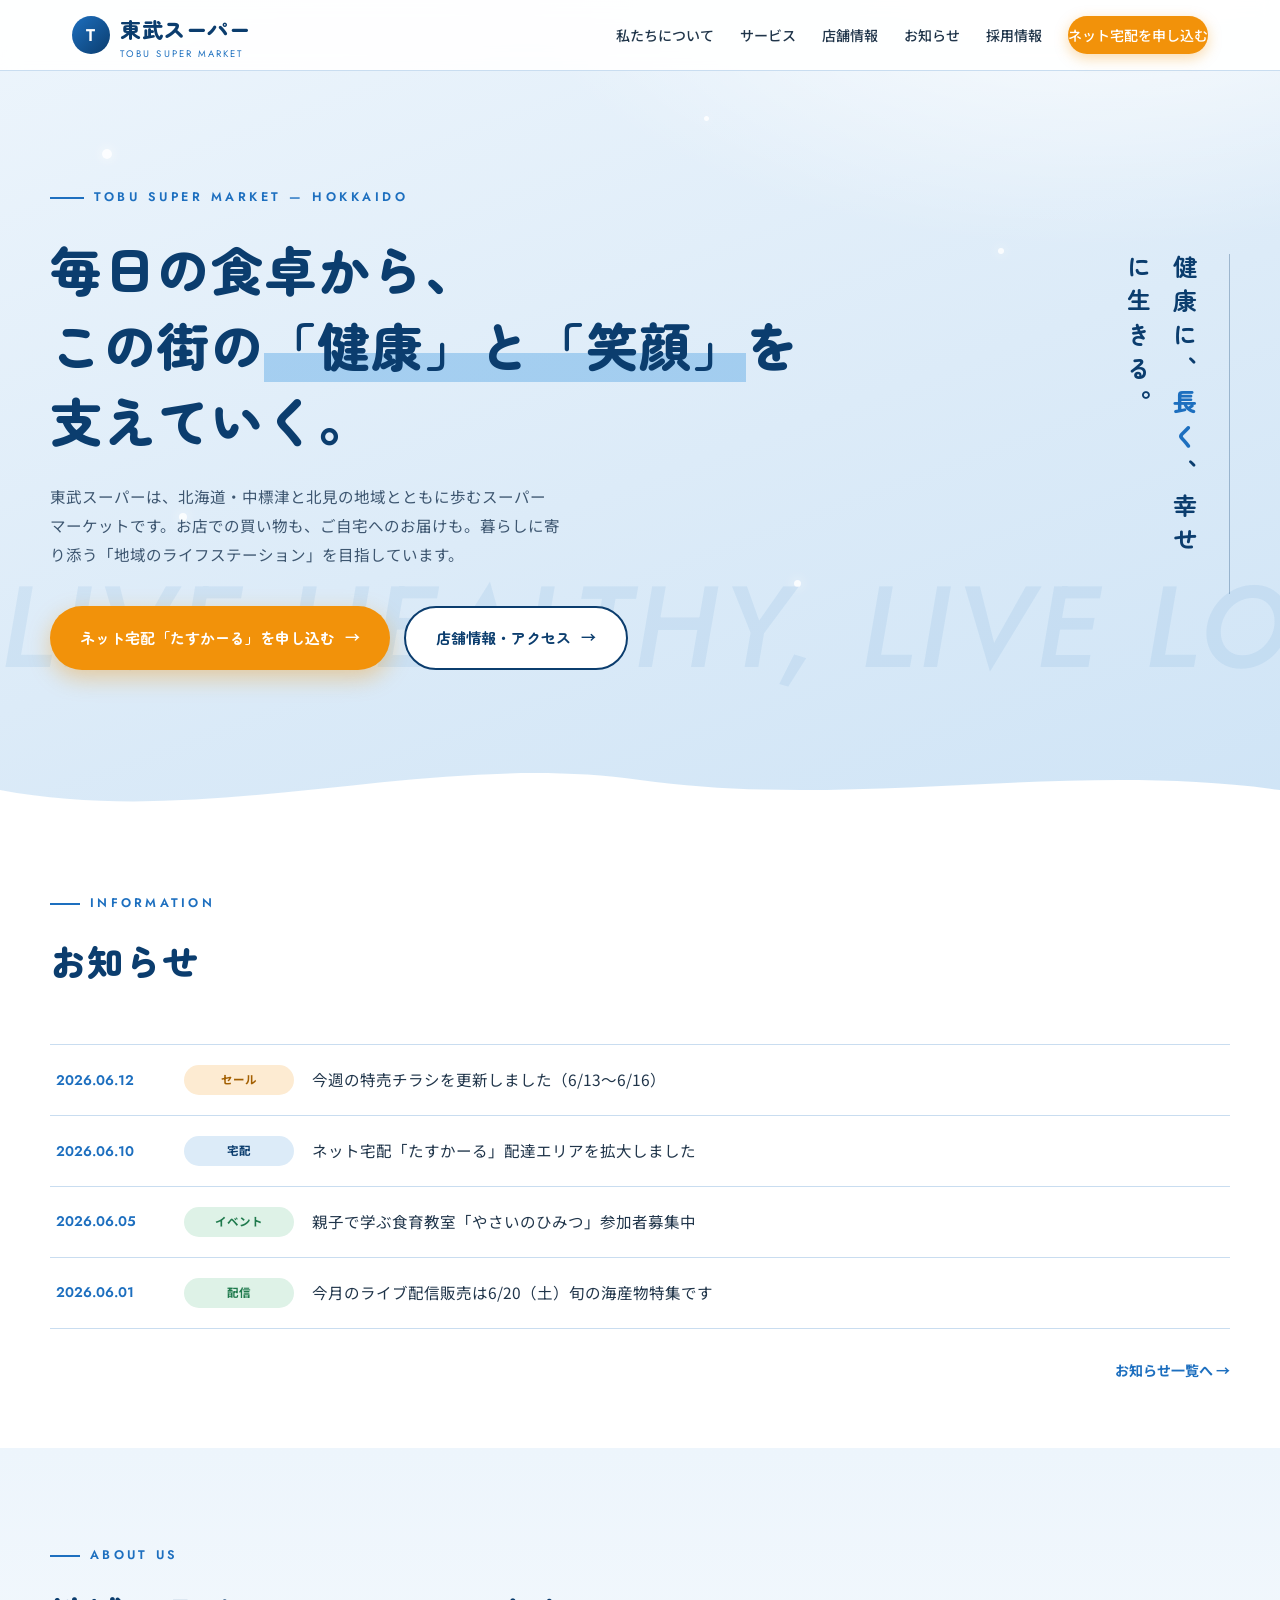
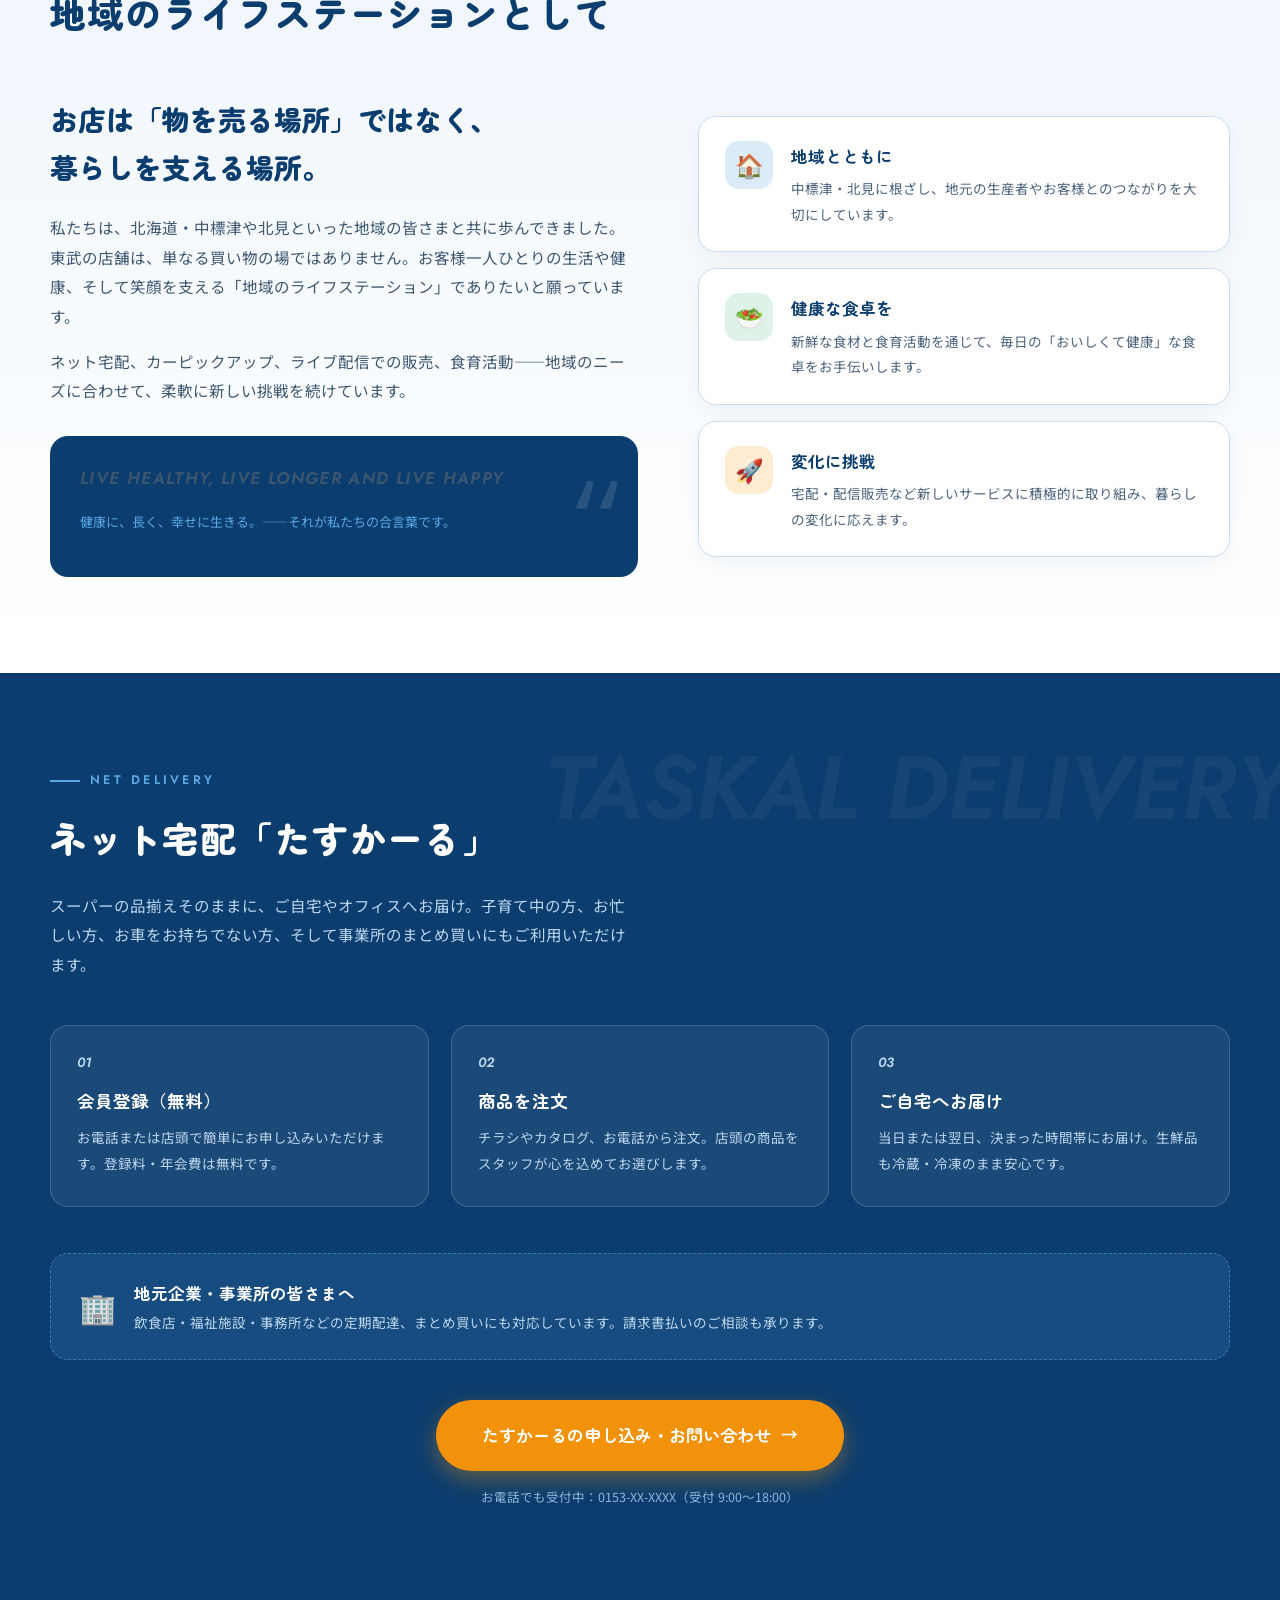
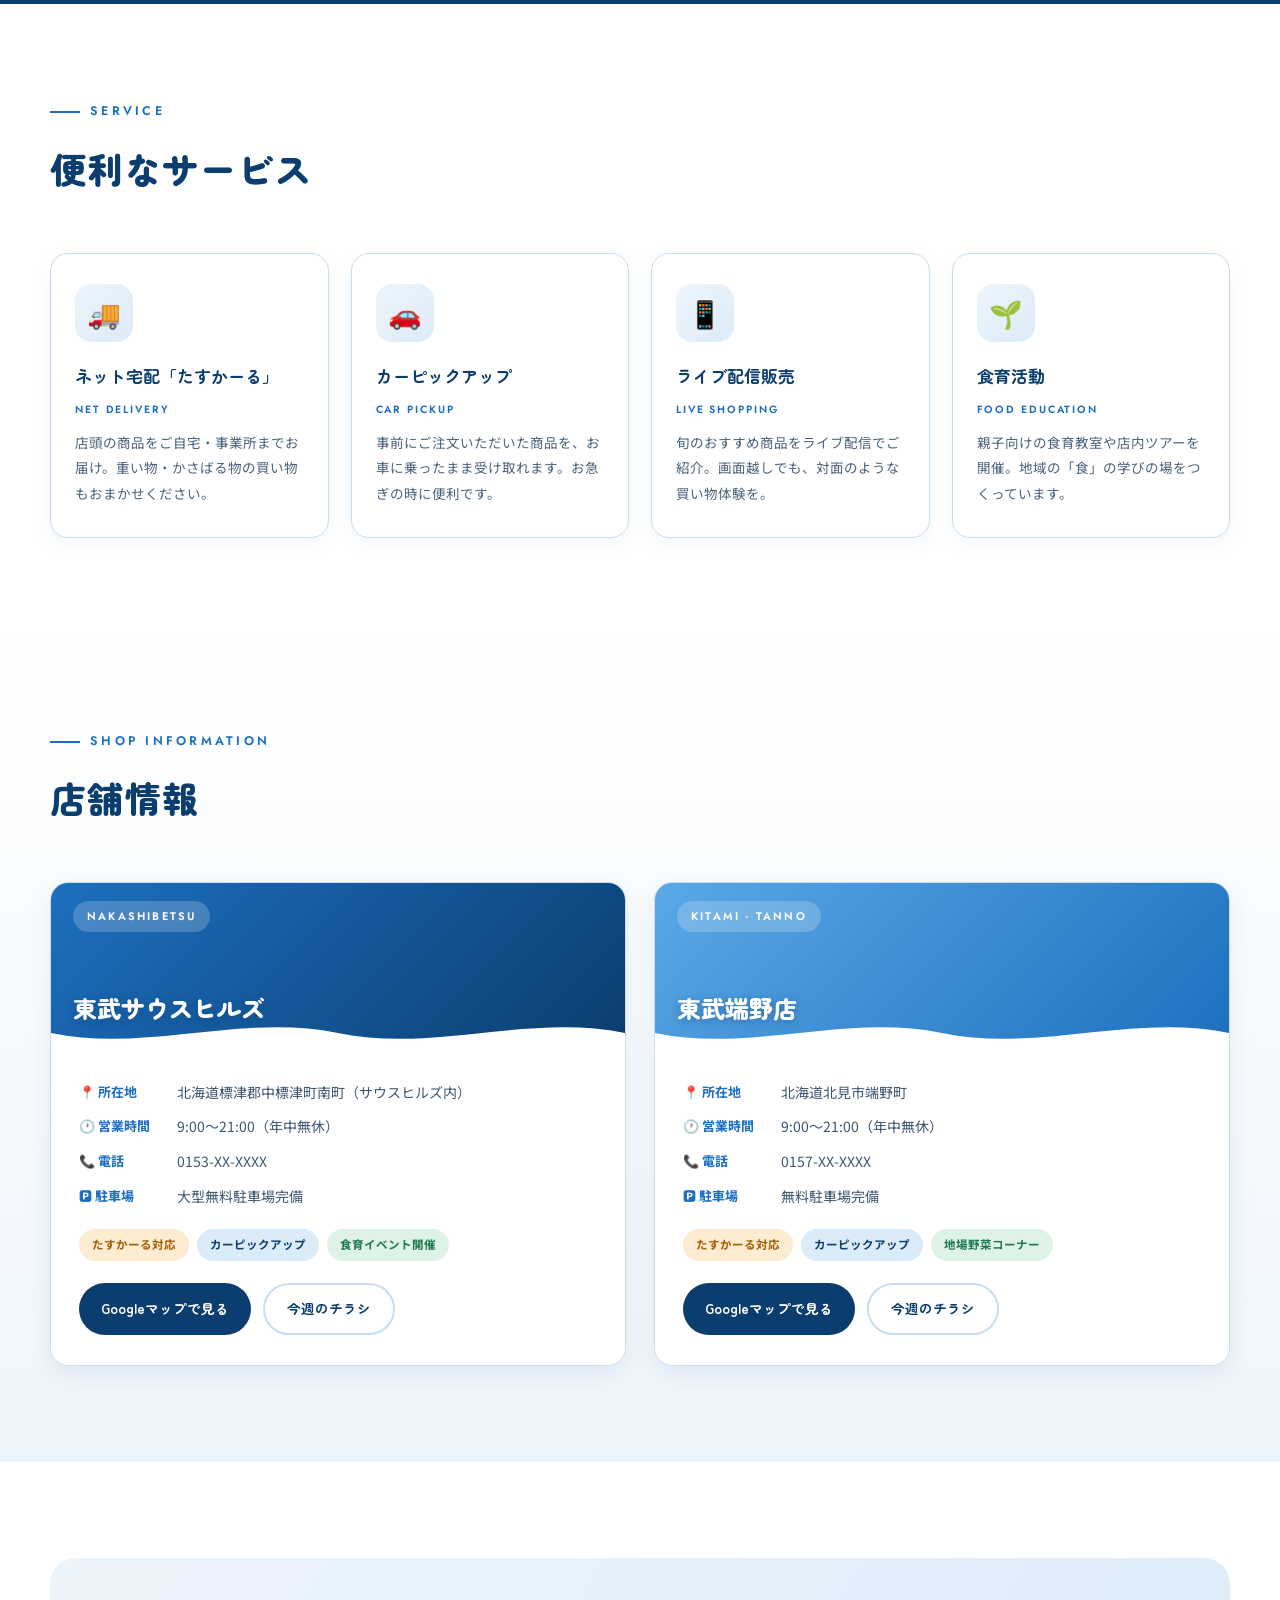
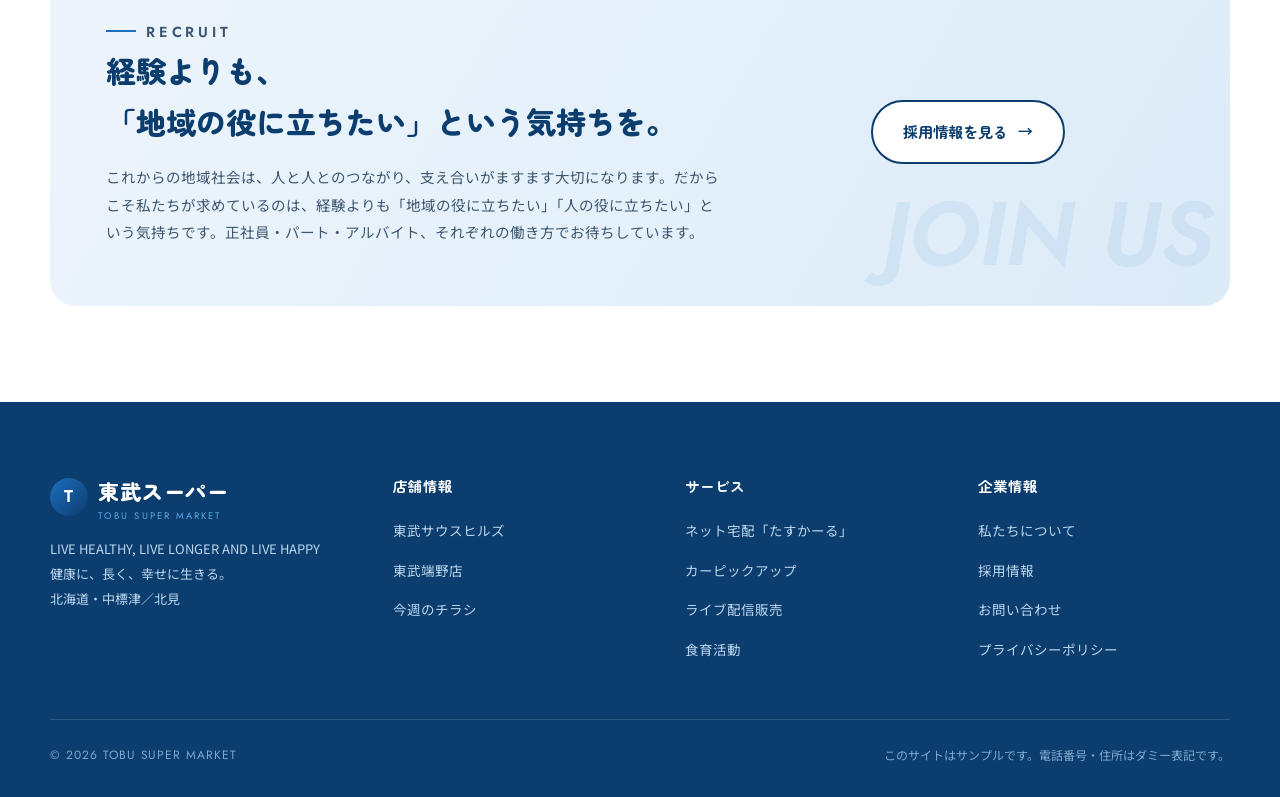
==== Tobu1/index.html @ 507c3d07 "Add files via upload" ====
<!DOCTYPE html>
<html lang="ja">
<head>
<meta charset="UTF-8">
<meta name="viewport" content="width=device-width, initial-scale=1">
<title>東武スーパー｜LIVE HEALTHY, LIVE LONGER AND LIVE HAPPY</title>
<meta name="description" content="北海道・中標津、北見の地域とともに歩むスーパーマーケット。ネット宅配「たすかーる」、カーピックアップなど、暮らしを支えるライフステーションです。">
<link rel="preconnect" href="https://fonts.googleapis.com">
<link rel="preconnect" href="https://fonts.gstatic.com" crossorigin>
<link href="https://fonts.googleapis.com/css2?family=Zen+Maru+Gothic:wght@500;700;900&family=Noto+Sans+JP:wght@400;500;700&family=Jost:ital,wght@0,400;0,600;1,500&display=swap" rel="stylesheet">
<style>
:root{
  --navy:#0B3D6E;
  --blue:#1D6FBF;
  --sky:#5BA8E5;
  --ice:#EDF5FC;
  --ice-deep:#DCEBF8;
  --sun:#F2920A;       /* たすかーるCTA・アクセント */
  --leaf:#3E9E6E;      /* 健康・食育アクセント */
  --ink:#20354A;
  --line:#C9DDF0;
  --radius:18px;
  --disp:'Zen Maru Gothic','Noto Sans JP',sans-serif;
  --body:'Noto Sans JP',sans-serif;
  --en:'Jost','Noto Sans JP',sans-serif;
}
*{margin:0;padding:0;box-sizing:border-box}
html{scroll-behavior:smooth}
body{font-family:var(--body);color:var(--ink);background:#fff;line-height:1.9;font-size:15.5px;-webkit-font-smoothing:antialiased}
img{max-width:100%;display:block}
a{color:inherit;text-decoration:none}
ul{list-style:none}
:focus-visible{outline:3px solid var(--sun);outline-offset:2px;border-radius:4px}

/* ===== Header ===== */
.header{position:fixed;inset:0 0 auto;z-index:100;background:rgba(255,255,255,.92);backdrop-filter:blur(10px);border-bottom:1px solid var(--line)}
.header-in{max-width:1180px;margin:0 auto;padding:0 22px;height:70px;display:flex;align-items:center;justify-content:space-between;gap:16px}
.logo{display:flex;align-items:center;gap:10px;font-family:var(--disp);font-weight:900;font-size:21px;color:var(--navy);letter-spacing:.04em}
.logo-mark{width:38px;height:38px;border-radius:50%;background:linear-gradient(135deg,var(--blue),var(--navy));display:grid;place-items:center;color:#fff;font-family:var(--en);font-weight:600;font-size:17px;flex-shrink:0}
.logo small{display:block;font-family:var(--en);font-weight:400;font-size:9.5px;letter-spacing:.22em;color:var(--blue);line-height:1}
.gnav{display:flex;align-items:center;gap:26px}
.gnav a{font-size:14px;font-weight:500;color:var(--ink);position:relative;padding:6px 0}
.gnav a::after{content:"";position:absolute;left:0;right:100%;bottom:0;height:2.5px;background:var(--blue);border-radius:2px;transition:right .25s}
.gnav a:hover::after{right:0}
.nav-cta{background:var(--sun);color:#fff !important;padding:10px 20px;border-radius:999px;font-weight:700;font-size:13.5px;box-shadow:0 4px 14px rgba(242,146,10,.35);transition:transform .2s}
.nav-cta:hover{transform:translateY(-2px)}
.nav-cta::after{display:none}
.menu-btn{display:none;width:44px;height:44px;border:none;background:none;cursor:pointer;flex-direction:column;justify-content:center;gap:6px;align-items:center}
.menu-btn span{width:24px;height:2.5px;background:var(--navy);border-radius:2px;transition:.3s}

/* ===== Hero ===== */
.hero{position:relative;min-height:92vh;display:flex;align-items:center;background:
  radial-gradient(1100px 600px at 85% -10%,#ffffff 0%,transparent 55%),
  linear-gradient(160deg,var(--ice) 0%,var(--ice-deep) 55%,#CFE4F6 100%);
  padding:130px 22px 110px;overflow:hidden}
.hero-in{max-width:1180px;margin:0 auto;width:100%;display:grid;grid-template-columns:1fr auto;gap:40px;align-items:center;position:relative;z-index:2}
.hero-eyebrow{display:inline-flex;align-items:center;gap:10px;font-family:var(--en);font-weight:600;letter-spacing:.28em;font-size:12.5px;color:var(--blue);margin-bottom:22px}
.hero-eyebrow::before{content:"";width:34px;height:2px;background:var(--blue)}
.hero h1{font-family:var(--disp);font-weight:900;font-size:clamp(30px,4.6vw,52px);line-height:1.45;color:var(--navy);letter-spacing:.03em}
.hero h1 em{font-style:normal;background:linear-gradient(transparent 62%,rgba(91,168,229,.45) 62%)}
.hero-lead{margin-top:24px;max-width:33em;font-size:15.5px;color:#3D5670}
.hero-actions{display:flex;flex-wrap:wrap;gap:14px;margin-top:36px}
.btn{display:inline-flex;align-items:center;gap:10px;font-weight:700;font-size:15px;padding:16px 30px;border-radius:999px;transition:transform .2s,box-shadow .2s;font-family:var(--disp)}
.btn-primary{background:var(--sun);color:#fff;box-shadow:0 8px 22px rgba(242,146,10,.38)}
.btn-secondary{background:#fff;color:var(--navy);border:2px solid var(--navy)}
.btn:hover{transform:translateY(-3px)}
.btn .arr{font-family:var(--en);font-weight:600}
/* 縦書きシグネチャー */
.hero-tate{writing-mode:vertical-rl;font-family:var(--disp);font-weight:700;font-size:clamp(18px,2vw,24px);letter-spacing:.42em;color:var(--navy);border-right:1px solid rgba(11,61,110,.3);padding-right:22px;height:340px;align-self:center}
.hero-tate b{color:var(--blue);font-weight:900}
/* 背景の英字とウェーブ */
.hero-en{position:absolute;bottom:11%;left:0;width:100%;white-space:nowrap;font-family:var(--en);font-style:italic;font-weight:500;font-size:clamp(54px,9vw,120px);color:rgba(29,111,191,.08);letter-spacing:.04em;user-select:none;pointer-events:none;z-index:1}
.hero-wave{position:absolute;bottom:-2px;left:0;width:100%;z-index:2}
.hero-wave svg{display:block;width:100%;height:90px}
/* 雪の結晶のような点 */
.dot{position:absolute;border-radius:50%;background:rgba(255,255,255,.85);box-shadow:0 0 12px rgba(255,255,255,.9)}
.d1{width:10px;height:10px;top:18%;left:8%}
.d2{width:6px;height:6px;top:30%;left:78%}
.d3{width:8px;height:8px;top:62%;left:14%}
.d4{width:5px;height:5px;top:14%;left:55%}
.d5{width:7px;height:7px;top:70%;left:62%}

/* ===== セクション共通 ===== */
section{padding:96px 22px}
.wrap{max-width:1180px;margin:0 auto}
.sec-head{margin-bottom:50px}
.sec-en{font-family:var(--en);font-weight:600;letter-spacing:.26em;font-size:12.5px;color:var(--blue);display:flex;align-items:center;gap:10px}
.sec-en::before{content:"";width:30px;height:2px;background:var(--blue)}
.sec-title{font-family:var(--disp);font-weight:900;font-size:clamp(24px,3.2vw,36px);color:var(--navy);margin-top:10px;letter-spacing:.04em}

/* ===== News ===== */
.news{background:#fff;padding:64px 22px}
.news-list{border-top:1px solid var(--line)}
.news-item{display:grid;grid-template-columns:110px 110px 1fr;gap:18px;align-items:center;padding:20px 6px;border-bottom:1px solid var(--line);transition:background .2s}
.news-item:hover{background:var(--ice)}
.news-date{font-family:var(--en);font-weight:600;color:var(--blue);font-size:14px}
.news-tag{font-size:11.5px;font-weight:700;text-align:center;padding:4px 0;border-radius:999px;background:var(--ice-deep);color:var(--navy)}
.news-tag.t-sale{background:#FDEBD2;color:#A35F00}
.news-tag.t-event{background:#DEF2E7;color:#1F7A4D}
.news-link{margin-top:26px;text-align:right}
.news-link a{font-weight:700;color:var(--blue);font-size:14px}

/* ===== About ===== */
.about{background:linear-gradient(180deg,var(--ice) 0%,#fff 100%)}
.about-grid{display:grid;grid-template-columns:1.05fr .95fr;gap:60px;align-items:center}
.about-copy h3{font-family:var(--disp);font-weight:900;font-size:clamp(21px,2.4vw,28px);color:var(--navy);line-height:1.7;margin-bottom:22px}
.about-copy p{color:#3D5670;margin-bottom:16px}
.about-motto{margin-top:30px;background:var(--navy);color:#fff;border-radius:var(--radius);padding:26px 30px;position:relative;overflow:hidden}
.about-motto::after{content:"“";position:absolute;right:14px;top:-26px;font-family:var(--en);font-size:120px;color:rgba(255,255,255,.12)}
.about-motto .en{font-family:var(--en);font-weight:600;font-size:17px;letter-spacing:.08em;font-style:italic}
.about-motto .ja{font-size:13px;color:var(--sky);margin-top:6px}
.pillar{display:grid;gap:16px}
.pillar-card{background:#fff;border:1px solid var(--line);border-radius:var(--radius);padding:24px 26px;display:flex;gap:18px;align-items:flex-start;box-shadow:0 6px 20px rgba(11,61,110,.06)}
.pillar-ico{width:48px;height:48px;border-radius:14px;display:grid;place-items:center;font-size:23px;flex-shrink:0}
.p1 .pillar-ico{background:var(--ice-deep)}
.p2 .pillar-ico{background:#DEF2E7}
.p3 .pillar-ico{background:#FDEBD2}
.pillar-card h4{font-family:var(--disp);font-weight:700;color:var(--navy);font-size:16.5px;margin-bottom:4px}
.pillar-card p{font-size:13.5px;color:#4A627C}

/* ===== たすかーる ===== */
.taskal{background:var(--navy);color:#fff;position:relative;overflow:hidden}
.taskal::before{content:"TASKAL DELIVERY";position:absolute;top:30px;right:-10px;font-family:var(--en);font-style:italic;font-weight:600;font-size:clamp(40px,7vw,90px);color:rgba(255,255,255,.05);white-space:nowrap}
.taskal .sec-en{color:var(--sky)}
.taskal .sec-en::before{background:var(--sky)}
.taskal .sec-title{color:#fff}
.taskal-lead{max-width:38em;color:#BCD6EE;margin-top:-30px;margin-bottom:46px}
.taskal-grid{display:grid;grid-template-columns:repeat(3,1fr);gap:22px;margin-bottom:46px}
.step{background:rgba(255,255,255,.07);border:1px solid rgba(255,255,255,.16);border-radius:var(--radius);padding:30px 26px;position:relative}
.step-no{font-family:var(--en);font-style:italic;font-weight:600;font-size:38px;color:var(--sky);line-height:1}
.step h4{font-family:var(--disp);font-weight:700;font-size:17.5px;margin:14px 0 8px}
.step p{font-size:13.5px;color:#BCD6EE}
.taskal-biz{background:rgba(91,168,229,.14);border:1px dashed rgba(91,168,229,.5);border-radius:var(--radius);padding:24px 28px;display:flex;gap:18px;align-items:center;flex-wrap:wrap;margin-bottom:40px}
.taskal-biz .b-ico{font-size:30px}
.taskal-biz h4{font-family:var(--disp);font-weight:700;font-size:16.5px}
.taskal-biz p{font-size:13.5px;color:#BCD6EE}
.taskal-cta{text-align:center}
.taskal-cta .btn-primary{font-size:17px;padding:19px 46px}
.taskal-cta .note{font-size:12.5px;color:#8FB6DB;margin-top:14px}

/* ===== Services ===== */
.svc-grid{display:grid;grid-template-columns:repeat(4,1fr);gap:22px}
.svc-card{background:#fff;border:1px solid var(--line);border-radius:var(--radius);padding:30px 24px;box-shadow:0 6px 20px rgba(11,61,110,.06);transition:transform .25s,box-shadow .25s}
.svc-card:hover{transform:translateY(-6px);box-shadow:0 14px 30px rgba(11,61,110,.12)}
.svc-ico{width:58px;height:58px;border-radius:16px;display:grid;place-items:center;font-size:27px;margin-bottom:18px;background:linear-gradient(135deg,var(--ice),var(--ice-deep))}
.svc-card h4{font-family:var(--disp);font-weight:700;color:var(--navy);font-size:17px;margin-bottom:8px}
.svc-card .en{font-family:var(--en);font-size:10.5px;letter-spacing:.18em;color:var(--blue);display:block;margin-bottom:10px;font-weight:600}
.svc-card p{font-size:13.5px;color:#4A627C}

/* ===== Stores ===== */
.stores{background:linear-gradient(180deg,#fff 0%,var(--ice) 100%)}
.store-grid{display:grid;grid-template-columns:1fr 1fr;gap:28px}
.store-card{background:#fff;border-radius:var(--radius);overflow:hidden;border:1px solid var(--line);box-shadow:0 8px 26px rgba(11,61,110,.08)}
.store-visual{height:170px;position:relative;display:flex;align-items:flex-end;padding:22px;color:#fff}
.sv-a{background:linear-gradient(135deg,var(--blue) 0%,var(--navy) 100%)}
.sv-b{background:linear-gradient(135deg,var(--sky) 0%,var(--blue) 100%)}
.store-visual::after{content:"";position:absolute;inset:auto 0 0;height:40px;background:url('data:image/svg+xml;utf8,<svg xmlns="http://www.w3.org/2000/svg" viewBox="0 0 1200 60" preserveAspectRatio="none"><path d="M0,30 C200,60 400,0 600,30 C800,60 1000,0 1200,30 L1200,60 L0,60 Z" fill="white"/></svg>') bottom/100% 100% no-repeat}
.store-visual h3{font-family:var(--disp);font-weight:900;font-size:24px;position:relative;z-index:1;text-shadow:0 2px 8px rgba(11,61,110,.4)}
.store-visual .area{position:absolute;top:18px;left:22px;font-family:var(--en);font-weight:600;letter-spacing:.2em;font-size:11px;background:rgba(255,255,255,.2);padding:5px 14px;border-radius:999px;backdrop-filter:blur(4px)}
.store-body{padding:26px 28px 30px}
.store-dl{display:grid;grid-template-columns:84px 1fr;gap:8px 14px;font-size:14px;margin-bottom:20px}
.store-dl dt{font-weight:700;color:var(--blue);font-size:13px;display:flex;align-items:center;gap:6px}
.store-dl dd{color:#3D5670}
.store-badges{display:flex;flex-wrap:wrap;gap:8px;margin-bottom:22px}
.badge{font-size:11.5px;font-weight:700;padding:5px 13px;border-radius:999px;background:var(--ice-deep);color:var(--navy)}
.badge.bd-sun{background:#FDEBD2;color:#A35F00}
.badge.bd-leaf{background:#DEF2E7;color:#1F7A4D}
.store-actions{display:flex;gap:12px;flex-wrap:wrap}
.btn-sm{font-size:13.5px;padding:11px 22px}
.btn-map{background:var(--navy);color:#fff}
.btn-flyer{background:#fff;color:var(--navy);border:2px solid var(--line)}

/* ===== Recruit ===== */
.recruit{background:#fff}
.recruit-band{background:linear-gradient(120deg,var(--ice) 0%,var(--ice-deep) 100%);border-radius:calc(var(--radius) + 8px);padding:60px 56px;display:grid;grid-template-columns:1.2fr .8fr;gap:40px;align-items:center;position:relative;overflow:hidden}
.recruit-band::after{content:"JOIN US";position:absolute;bottom:-14px;right:18px;font-family:var(--en);font-style:italic;font-weight:600;font-size:90px;color:rgba(29,111,191,.08)}
.recruit-band h3{font-family:var(--disp);font-weight:900;font-size:clamp(21px,2.6vw,30px);color:var(--navy);line-height:1.7;margin-bottom:16px}
.recruit-band p{color:#3D5670;font-size:14.5px}
.recruit-band .btn{justify-self:center}

/* ===== Footer ===== */
.footer{background:var(--navy);color:#BCD6EE;padding:70px 22px 30px}
.footer-grid{max-width:1180px;margin:0 auto;display:grid;grid-template-columns:1.2fr 1fr 1fr 1fr;gap:40px;padding-bottom:46px;border-bottom:1px solid rgba(255,255,255,.14)}
.footer .logo{color:#fff}
.footer .logo small{color:var(--sky)}
.footer-grid p{font-size:13px;margin-top:16px}
.footer h5{font-family:var(--disp);font-weight:700;color:#fff;font-size:14.5px;margin-bottom:16px}
.footer-grid ul li{margin-bottom:10px}
.footer-grid ul a{font-size:13.5px;transition:color .2s}
.footer-grid ul a:hover{color:#fff}
.footer-btm{max-width:1180px;margin:24px auto 0;display:flex;justify-content:space-between;flex-wrap:wrap;gap:12px;font-size:12px;color:#7FA8CF}
.footer-btm .en{font-family:var(--en);letter-spacing:.08em}

/* ===== Reveal ===== */
.rv{opacity:0;transform:translateY(26px);transition:opacity .7s ease,transform .7s ease}
.rv.on{opacity:1;transform:none}
@media (prefers-reduced-motion:reduce){
  html{scroll-behavior:auto}
  .rv{opacity:1;transform:none;transition:none}
  .btn,.svc-card{transition:none}
}

/* ===== Responsive ===== */
@media (max-width:980px){
  .hero-in{grid-template-columns:1fr}
  .hero-tate{display:none}
  .about-grid,.store-grid,.recruit-band{grid-template-columns:1fr}
  .svc-grid{grid-template-columns:repeat(2,1fr)}
  .taskal-grid{grid-template-columns:1fr}
  .footer-grid{grid-template-columns:1fr 1fr}
}
@media (max-width:680px){
  .gnav{position:fixed;inset:70px 0 auto;background:#fff;flex-direction:column;align-items:stretch;gap:0;padding:10px 22px 26px;border-bottom:1px solid var(--line);box-shadow:0 20px 30px rgba(11,61,110,.12);transform:translateY(-130%);transition:transform .3s;z-index:99}
  .gnav.open{transform:none}
  .gnav a{padding:15px 4px;border-bottom:1px solid var(--ice-deep);font-size:15px}
  .nav-cta{margin-top:16px;text-align:center;justify-content:center;display:flex}
  .menu-btn{display:flex}
  .menu-btn.open span:nth-child(1){transform:translateY(8.5px) rotate(45deg)}
  .menu-btn.open span:nth-child(2){opacity:0}
  .menu-btn.open span:nth-child(3){transform:translateY(-8.5px) rotate(-45deg)}
  section{padding:70px 18px}
  .news-item{grid-template-columns:88px 1fr;grid-template-rows:auto auto}
  .news-item .news-title{grid-column:1/-1}
  .svc-grid{grid-template-columns:1fr}
  .recruit-band{padding:40px 26px}
  .footer-grid{grid-template-columns:1fr}
}
</style>
</head>
<body>

<!-- ===== Header ===== -->
<header class="header">
  <div class="header-in">
    <a class="logo" href="#top" aria-label="東武スーパー ホーム">
      <span class="logo-mark">T</span>
      <span>東武スーパー<small>TOBU SUPER MARKET</small></span>
    </a>
    <button class="menu-btn" id="menuBtn" aria-label="メニューを開く" aria-expanded="false">
      <span></span><span></span><span></span>
    </button>
    <nav class="gnav" id="gnav" aria-label="グローバルナビゲーション">
      <a href="#about">私たちについて</a>
      <a href="#service">サービス</a>
      <a href="#stores">店舗情報</a>
      <a href="#news">お知らせ</a>
      <a href="#recruit">採用情報</a>
      <a class="nav-cta" href="#taskal">ネット宅配を申し込む</a>
    </nav>
  </div>
</header>

<!-- ===== Hero ===== -->
<div class="hero" id="top">
  <span class="dot d1"></span><span class="dot d2"></span><span class="dot d3"></span><span class="dot d4"></span><span class="dot d5"></span>
  <div class="hero-in">
    <div>
      <p class="hero-eyebrow">TOBU SUPER MARKET — HOKKAIDO</p>
      <h1>毎日の食卓から、<br>この街の<em>「健康」と「笑顔」</em>を<br>支えていく。</h1>
      <p class="hero-lead">東武スーパーは、北海道・中標津と北見の地域とともに歩むスーパーマーケットです。お店での買い物も、ご自宅へのお届けも。暮らしに寄り添う「地域のライフステーション」を目指しています。</p>
      <div class="hero-actions">
        <a class="btn btn-primary" href="#taskal">ネット宅配「たすかーる」を申し込む<span class="arr">→</span></a>
        <a class="btn btn-secondary" href="#stores">店舗情報・アクセス<span class="arr">→</span></a>
      </div>
    </div>
    <p class="hero-tate">健康に、<b>長く</b>、幸せに生きる。</p>
  </div>
  <p class="hero-en" aria-hidden="true">LIVE HEALTHY, LIVE LONGER AND LIVE HAPPY</p>
  <div class="hero-wave" aria-hidden="true">
    <svg viewBox="0 0 1440 90" preserveAspectRatio="none"><path d="M0,50 C240,90 480,10 720,40 C960,70 1200,20 1440,50 L1440,90 L0,90 Z" fill="#ffffff"/></svg>
  </div>
</div>

<!-- ===== News ===== -->
<section class="news" id="news">
  <div class="wrap">
    <div class="sec-head rv">
      <p class="sec-en">INFORMATION</p>
      <h2 class="sec-title">お知らせ</h2>
    </div>
    <ul class="news-list rv">
      <li><a class="news-item" href="#"><span class="news-date">2026.06.12</span><span class="news-tag t-sale">セール</span><span class="news-title">今週の特売チラシを更新しました（6/13〜6/16）</span></a></li>
      <li><a class="news-item" href="#"><span class="news-date">2026.06.10</span><span class="news-tag">宅配</span><span class="news-title">ネット宅配「たすかーる」配達エリアを拡大しました</span></a></li>
      <li><a class="news-item" href="#"><span class="news-date">2026.06.05</span><span class="news-tag t-event">イベント</span><span class="news-title">親子で学ぶ食育教室「やさいのひみつ」参加者募集中</span></a></li>
      <li><a class="news-item" href="#"><span class="news-date">2026.06.01</span><span class="news-tag t-event">配信</span><span class="news-title">今月のライブ配信販売は6/20（土）旬の海産物特集です</span></a></li>
    </ul>
    <p class="news-link"><a href="#">お知らせ一覧へ →</a></p>
  </div>
</section>

<!-- ===== About ===== -->
<section class="about" id="about">
  <div class="wrap">
    <div class="sec-head rv">
      <p class="sec-en">ABOUT US</p>
      <h2 class="sec-title">地域のライフステーションとして</h2>
    </div>
    <div class="about-grid">
      <div class="about-copy rv">
        <h3>お店は「物を売る場所」ではなく、<br>暮らしを支える場所。</h3>
        <p>私たちは、北海道・中標津や北見といった地域の皆さまと共に歩んできました。東武の店舗は、単なる買い物の場ではありません。お客様一人ひとりの生活や健康、そして笑顔を支える「地域のライフステーション」でありたいと願っています。</p>
        <p>ネット宅配、カーピックアップ、ライブ配信での販売、食育活動——地域のニーズに合わせて、柔軟に新しい挑戦を続けています。</p>
        <div class="about-motto">
          <p class="en">LIVE HEALTHY, LIVE LONGER AND LIVE HAPPY</p>
          <p class="ja">健康に、長く、幸せに生きる。——それが私たちの合言葉です。</p>
        </div>
      </div>
      <div class="pillar rv">
        <div class="pillar-card p1">
          <span class="pillar-ico">🏠</span>
          <div><h4>地域とともに</h4><p>中標津・北見に根ざし、地元の生産者やお客様とのつながりを大切にしています。</p></div>
        </div>
        <div class="pillar-card p2">
          <span class="pillar-ico">🥗</span>
          <div><h4>健康な食卓を</h4><p>新鮮な食材と食育活動を通じて、毎日の「おいしくて健康」な食卓をお手伝いします。</p></div>
        </div>
        <div class="pillar-card p3">
          <span class="pillar-ico">🚀</span>
          <div><h4>変化に挑戦</h4><p>宅配・配信販売など新しいサービスに積極的に取り組み、暮らしの変化に応えます。</p></div>
        </div>
      </div>
    </div>
  </div>
</section>

<!-- ===== たすかーる ===== -->
<section class="taskal" id="taskal">
  <div class="wrap">
    <div class="sec-head rv">
      <p class="sec-en">NET DELIVERY</p>
      <h2 class="sec-title">ネット宅配「たすかーる」</h2>
    </div>
    <p class="taskal-lead rv">スーパーの品揃えそのままに、ご自宅やオフィスへお届け。子育て中の方、お忙しい方、お車をお持ちでない方、そして事業所のまとめ買いにもご利用いただけます。</p>
    <div class="taskal-grid">
      <div class="step rv"><p class="step-no">01</p><h4>会員登録（無料）</h4><p>お電話または店頭で簡単にお申し込みいただけます。登録料・年会費は無料です。</p></div>
      <div class="step rv"><p class="step-no">02</p><h4>商品を注文</h4><p>チラシやカタログ、お電話から注文。店頭の商品をスタッフが心を込めてお選びします。</p></div>
      <div class="step rv"><p class="step-no">03</p><h4>ご自宅へお届け</h4><p>当日または翌日、決まった時間帯にお届け。生鮮品も冷蔵・冷凍のまま安心です。</p></div>
    </div>
    <div class="taskal-biz rv">
      <span class="b-ico">🏢</span>
      <div>
        <h4>地元企業・事業所の皆さまへ</h4>
        <p>飲食店・福祉施設・事務所などの定期配達、まとめ買いにも対応しています。請求書払いのご相談も承ります。</p>
      </div>
    </div>
    <div class="taskal-cta rv">
      <a class="btn btn-primary" href="#contact">たすかーるの申し込み・お問い合わせ <span class="arr">→</span></a>
      <p class="note">お電話でも受付中：0153-XX-XXXX（受付 9:00〜18:00）</p>
    </div>
  </div>
</section>

<!-- ===== Services ===== -->
<section id="service">
  <div class="wrap">
    <div class="sec-head rv">
      <p class="sec-en">SERVICE</p>
      <h2 class="sec-title">便利なサービス</h2>
    </div>
    <div class="svc-grid">
      <div class="svc-card rv">
        <span class="svc-ico">🚚</span>
        <h4>ネット宅配「たすかーる」</h4>
        <span class="en">NET DELIVERY</span>
        <p>店頭の商品をご自宅・事業所までお届け。重い物・かさばる物の買い物もおまかせください。</p>
      </div>
      <div class="svc-card rv">
        <span class="svc-ico">🚗</span>
        <h4>カーピックアップ</h4>
        <span class="en">CAR PICKUP</span>
        <p>事前にご注文いただいた商品を、お車に乗ったまま受け取れます。お急ぎの時に便利です。</p>
      </div>
      <div class="svc-card rv">
        <span class="svc-ico">📱</span>
        <h4>ライブ配信販売</h4>
        <span class="en">LIVE SHOPPING</span>
        <p>旬のおすすめ商品をライブ配信でご紹介。画面越しでも、対面のような買い物体験を。</p>
      </div>
      <div class="svc-card rv">
        <span class="svc-ico">🌱</span>
        <h4>食育活動</h4>
        <span class="en">FOOD EDUCATION</span>
        <p>親子向けの食育教室や店内ツアーを開催。地域の「食」の学びの場をつくっています。</p>
      </div>
    </div>
  </div>
</section>

<!-- ===== Stores ===== -->
<section class="stores" id="stores">
  <div class="wrap">
    <div class="sec-head rv">
      <p class="sec-en">SHOP INFORMATION</p>
      <h2 class="sec-title">店舗情報</h2>
    </div>
    <div class="store-grid">
      <article class="store-card rv">
        <div class="store-visual sv-a">
          <span class="area">NAKASHIBETSU</span>
          <h3>東武サウスヒルズ</h3>
        </div>
        <div class="store-body">
          <dl class="store-dl">
            <dt>📍 所在地</dt><dd>北海道標津郡中標津町南町（サウスヒルズ内）</dd>
            <dt>🕐 営業時間</dt><dd>9:00〜21:00（年中無休）</dd>
            <dt>📞 電話</dt><dd>0153-XX-XXXX</dd>
            <dt>🅿️ 駐車場</dt><dd>大型無料駐車場完備</dd>
          </dl>
          <div class="store-badges">
            <span class="badge bd-sun">たすかーる対応</span>
            <span class="badge">カーピックアップ</span>
            <span class="badge bd-leaf">食育イベント開催</span>
          </div>
          <div class="store-actions">
            <a class="btn btn-sm btn-map" href="#">Googleマップで見る</a>
            <a class="btn btn-sm btn-flyer" href="#">今週のチラシ</a>
          </div>
        </div>
      </article>
      <article class="store-card rv">
        <div class="store-visual sv-b">
          <span class="area">KITAMI · TANNO</span>
          <h3>東武端野店</h3>
        </div>
        <div class="store-body">
          <dl class="store-dl">
            <dt>📍 所在地</dt><dd>北海道北見市端野町</dd>
            <dt>🕐 営業時間</dt><dd>9:00〜21:00（年中無休）</dd>
            <dt>📞 電話</dt><dd>0157-XX-XXXX</dd>
            <dt>🅿️ 駐車場</dt><dd>無料駐車場完備</dd>
          </dl>
          <div class="store-badges">
            <span class="badge bd-sun">たすかーる対応</span>
            <span class="badge">カーピックアップ</span>
            <span class="badge bd-leaf">地場野菜コーナー</span>
          </div>
          <div class="store-actions">
            <a class="btn btn-sm btn-map" href="#">Googleマップで見る</a>
            <a class="btn btn-sm btn-flyer" href="#">今週のチラシ</a>
          </div>
        </div>
      </article>
    </div>
  </div>
</section>

<!-- ===== Recruit ===== -->
<section class="recruit" id="recruit">
  <div class="wrap">
    <div class="recruit-band rv">
      <div>
        <p class="sec-en">RECRUIT</p>
        <h3>経験よりも、<br>「地域の役に立ちたい」という気持ちを。</h3>
        <p>これからの地域社会は、人と人とのつながり、支え合いがますます大切になります。だからこそ私たちが求めているのは、経験よりも「地域の役に立ちたい」「人の役に立ちたい」という気持ちです。正社員・パート・アルバイト、それぞれの働き方でお待ちしています。</p>
      </div>
      <a class="btn btn-secondary" href="#contact">採用情報を見る <span class="arr">→</span></a>
    </div>
  </div>
</section>

<!-- ===== Footer ===== -->
<footer class="footer" id="contact">
  <div class="footer-grid">
    <div>
      <a class="logo" href="#top">
        <span class="logo-mark">T</span>
        <span>東武スーパー<small>TOBU SUPER MARKET</small></span>
      </a>
      <p>LIVE HEALTHY, LIVE LONGER AND LIVE HAPPY<br>健康に、長く、幸せに生きる。<br>北海道・中標津／北見</p>
    </div>
    <div>
      <h5>店舗情報</h5>
      <ul>
        <li><a href="#stores">東武サウスヒルズ</a></li>
        <li><a href="#stores">東武端野店</a></li>
        <li><a href="#news">今週のチラシ</a></li>
      </ul>
    </div>
    <div>
      <h5>サービス</h5>
      <ul>
        <li><a href="#taskal">ネット宅配「たすかーる」</a></li>
        <li><a href="#service">カーピックアップ</a></li>
        <li><a href="#service">ライブ配信販売</a></li>
        <li><a href="#service">食育活動</a></li>
      </ul>
    </div>
    <div>
      <h5>企業情報</h5>
      <ul>
        <li><a href="#about">私たちについて</a></li>
        <li><a href="#recruit">採用情報</a></li>
        <li><a href="#contact">お問い合わせ</a></li>
        <li><a href="#">プライバシーポリシー</a></li>
      </ul>
    </div>
  </div>
  <div class="footer-btm">
    <p class="en">© 2026 TOBU SUPER MARKET</p>
    <p>このサイトはサンプルです。電話番号・住所はダミー表記です。</p>
  </div>
</footer>

<script>
// モバイルメニュー
const btn=document.getElementById('menuBtn'),nav=document.getElementById('gnav');
btn.addEventListener('click',()=>{
  const open=nav.classList.toggle('open');
  btn.classList.toggle('open',open);
  btn.setAttribute('aria-expanded',open);
});
nav.querySelectorAll('a').forEach(a=>a.addEventListener('click',()=>{
  nav.classList.remove('open');btn.classList.remove('open');btn.setAttribute('aria-expanded','false');
}));
// スクロールリビール
const io=new IntersectionObserver(es=>es.forEach(e=>{
  if(e.isIntersecting){e.target.classList.add('on');io.unobserve(e.target);}
}),{threshold:.12});
document.querySelectorAll('.rv').forEach(el=>io.observe(el));
</script>
</body>
</html>
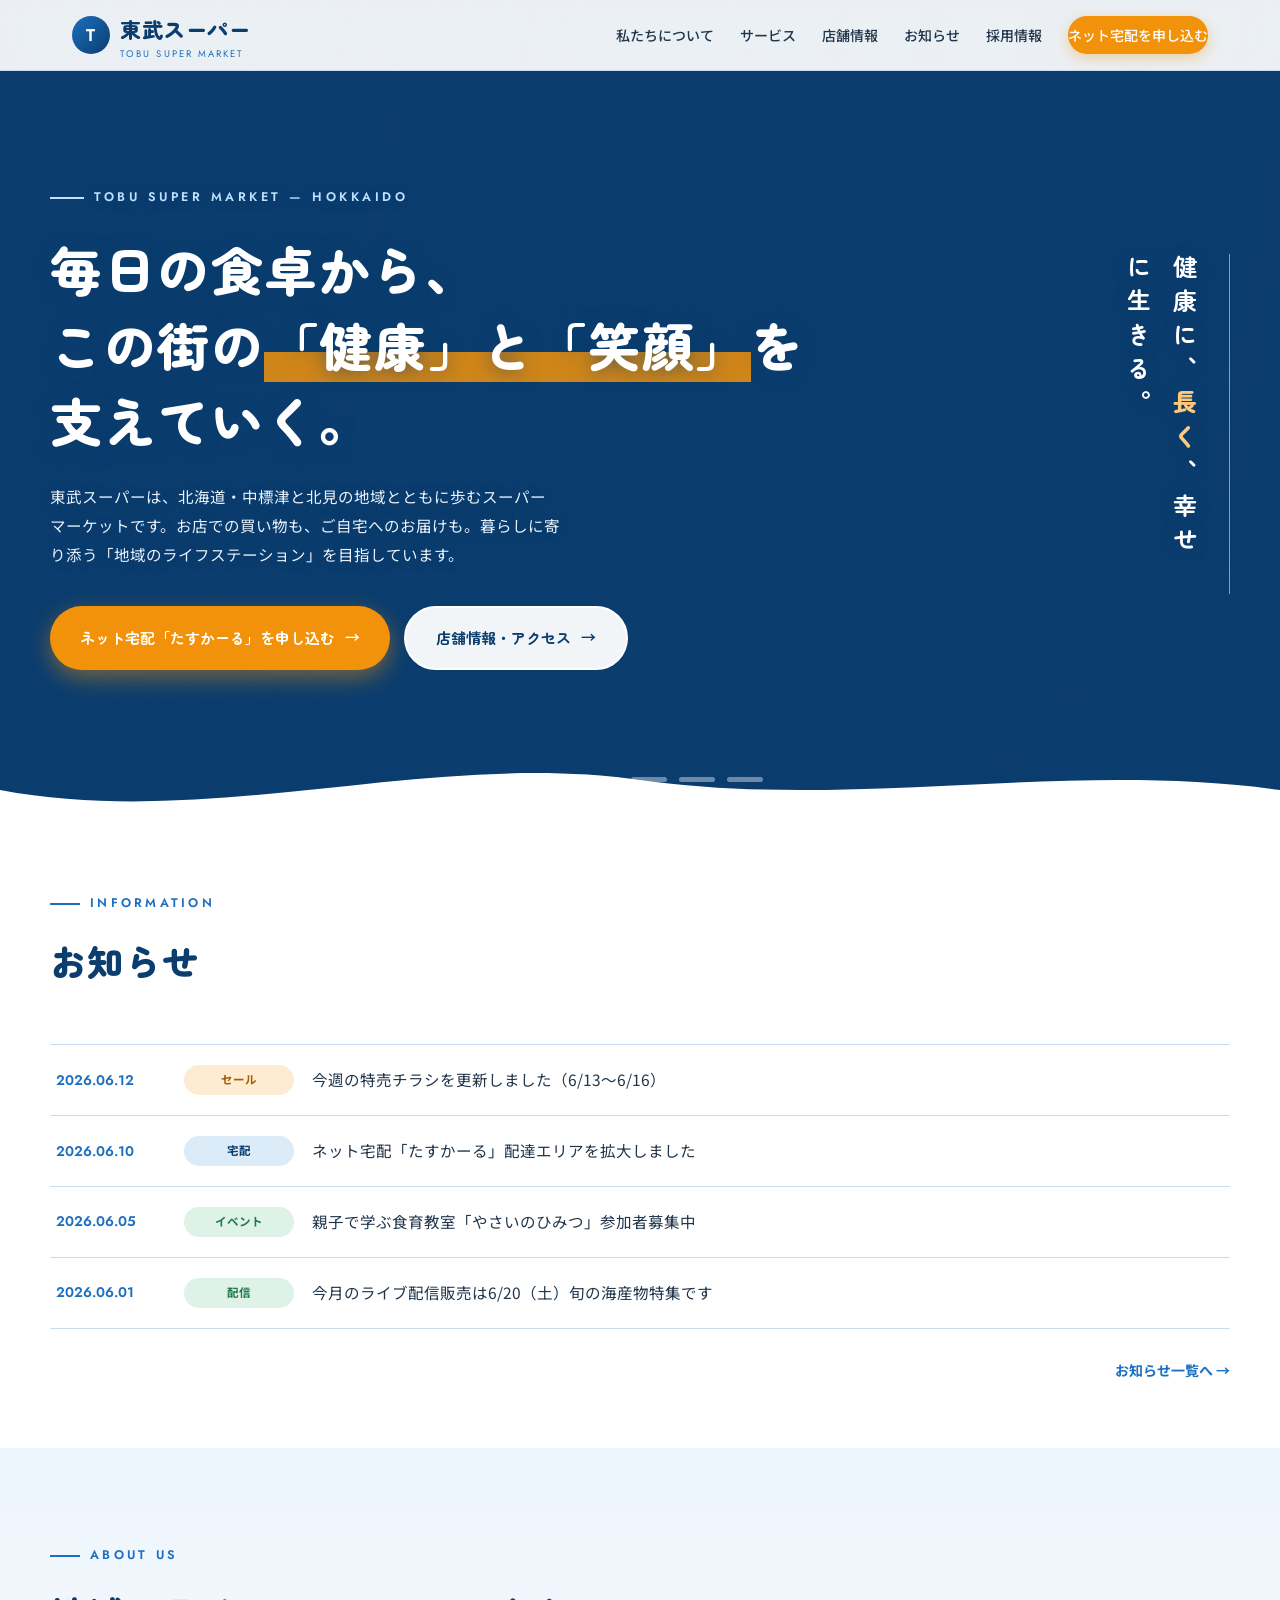
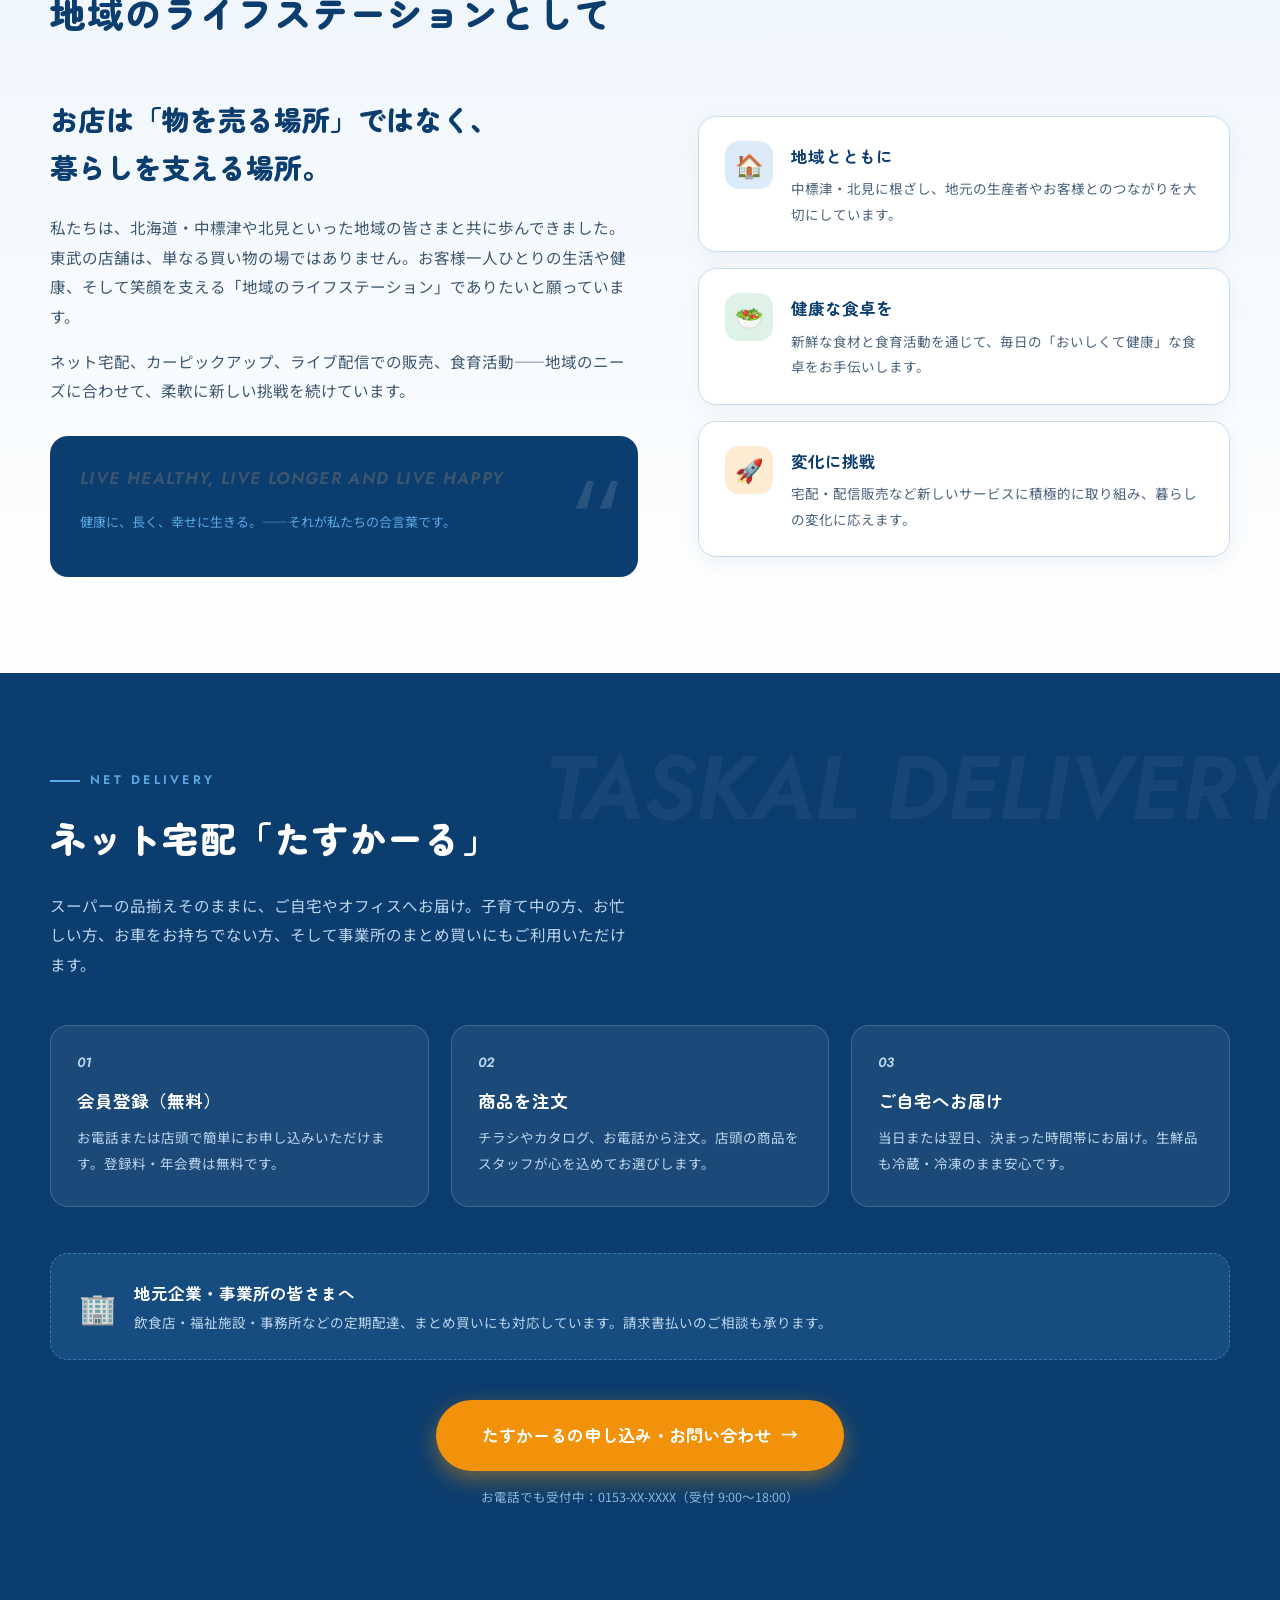
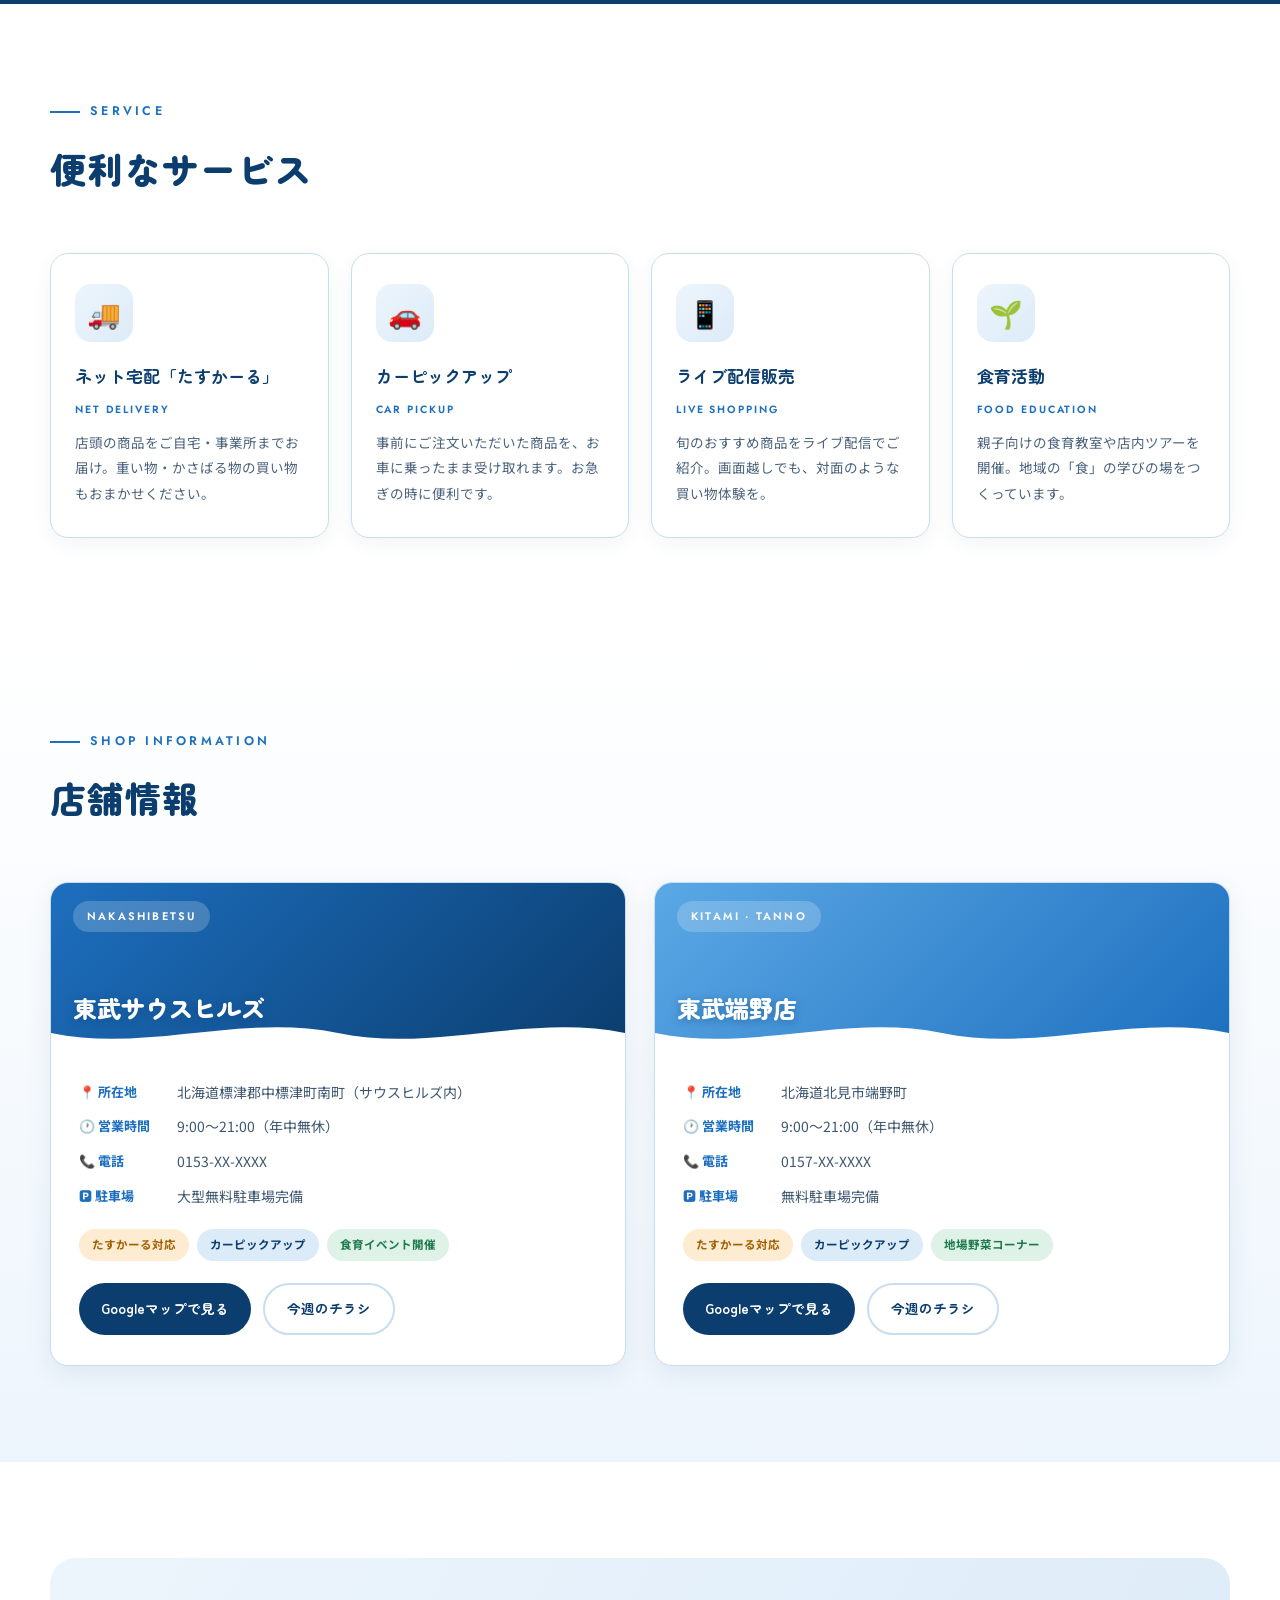
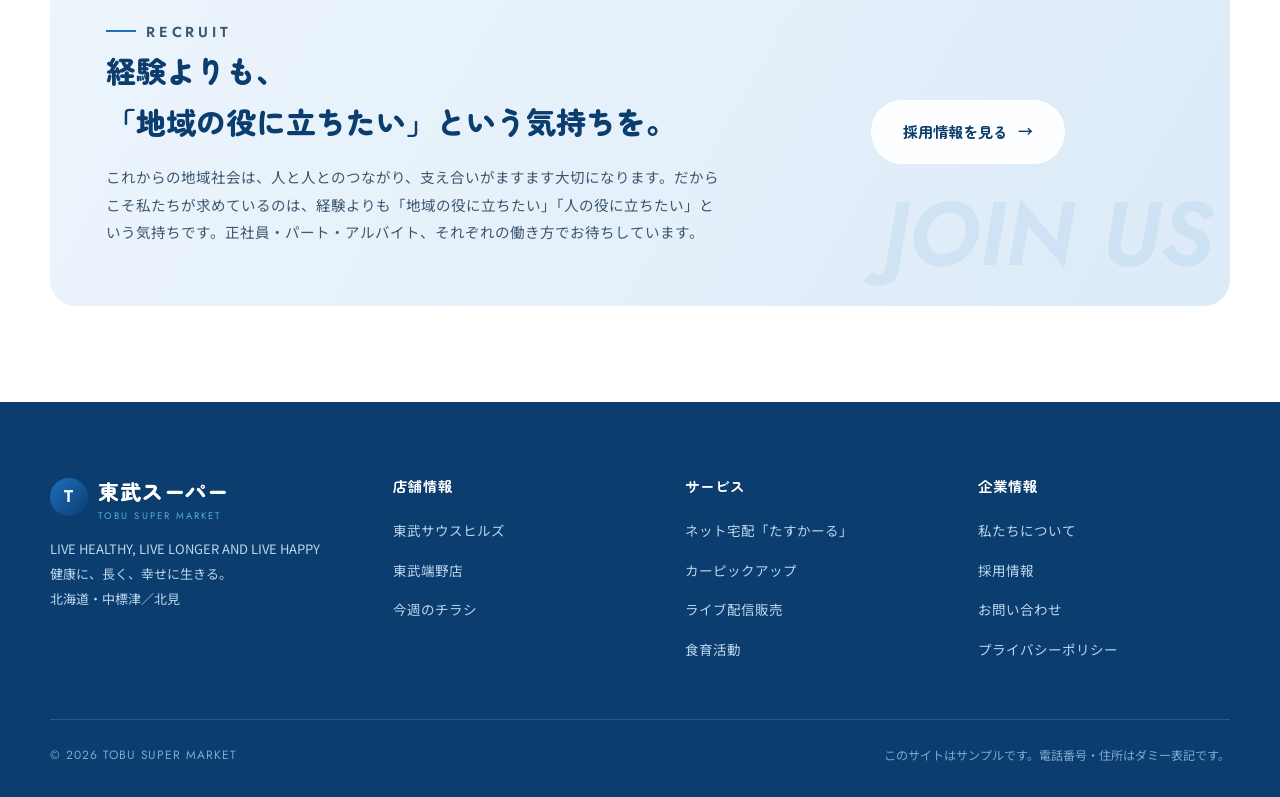
==== commit a807e465: "Add files via upload" ====
--- a/Tobu1/index.html
+++ b/Tobu1/index.html
@@ -49,36 +49,43 @@
 .menu-btn span{width:24px;height:2.5px;background:var(--navy);border-radius:2px;transition:.3s}
 
 /* ===== Hero ===== */
-.hero{position:relative;min-height:92vh;display:flex;align-items:center;background:
-  radial-gradient(1100px 600px at 85% -10%,#ffffff 0%,transparent 55%),
-  linear-gradient(160deg,var(--ice) 0%,var(--ice-deep) 55%,#CFE4F6 100%);
-  padding:130px 22px 110px;overflow:hidden}
-.hero-in{max-width:1180px;margin:0 auto;width:100%;display:grid;grid-template-columns:1fr auto;gap:40px;align-items:center;position:relative;z-index:2}
-.hero-eyebrow{display:inline-flex;align-items:center;gap:10px;font-family:var(--en);font-weight:600;letter-spacing:.28em;font-size:12.5px;color:var(--blue);margin-bottom:22px}
-.hero-eyebrow::before{content:"";width:34px;height:2px;background:var(--blue)}
-.hero h1{font-family:var(--disp);font-weight:900;font-size:clamp(30px,4.6vw,52px);line-height:1.45;color:var(--navy);letter-spacing:.03em}
-.hero h1 em{font-style:normal;background:linear-gradient(transparent 62%,rgba(91,168,229,.45) 62%)}
-.hero-lead{margin-top:24px;max-width:33em;font-size:15.5px;color:#3D5670}
+.hero{position:relative;min-height:92vh;display:flex;align-items:center;padding:130px 22px 110px;overflow:hidden;background:var(--navy)}
+/* スライドショー背景 */
+.hero-slides{position:absolute;inset:0;z-index:0}
+.hero-slide{position:absolute;inset:0;background-size:cover;background-position:center;opacity:0;transform:scale(1.08);transition:opacity 1.6s ease;animation:kenburns 7s ease-out forwards;animation-play-state:paused}
+.hero-slide.active{opacity:1;animation-play-state:running}
+@keyframes kenburns{from{transform:scale(1.08)}to{transform:scale(1)}}
+.s1{background-image:url('assets/scene-1.jpg')}
+.s2{background-image:url('assets/scene-2.jpg')}
+.s3{background-image:url('assets/scene-3.jpg')}
+.s4{background-image:url('assets/scene-4.jpg')}
+.s5{background-image:url('assets/scene-5.jpg')}
+/* 文字を読みやすくするオーバーレイ */
+.hero-overlay{position:absolute;inset:0;z-index:1;background:
+  linear-gradient(100deg,rgba(11,61,110,.82) 0%,rgba(11,61,110,.55) 42%,rgba(11,61,110,.18) 70%,rgba(11,61,110,.05) 100%),
+  linear-gradient(0deg,rgba(11,61,110,.45) 0%,transparent 40%)}
+.hero-in{max-width:1180px;margin:0 auto;width:100%;display:grid;grid-template-columns:1fr auto;gap:40px;align-items:center;position:relative;z-index:3}
+.hero-eyebrow{display:inline-flex;align-items:center;gap:10px;font-family:var(--en);font-weight:600;letter-spacing:.28em;font-size:12.5px;color:#BFE0FF;margin-bottom:22px;text-shadow:0 1px 8px rgba(11,61,110,.5)}
+.hero-eyebrow::before{content:"";width:34px;height:2px;background:#BFE0FF}
+.hero h1{font-family:var(--disp);font-weight:900;font-size:clamp(30px,4.6vw,52px);line-height:1.45;color:#fff;letter-spacing:.03em;text-shadow:0 2px 18px rgba(11,61,110,.55)}
+.hero h1 em{font-style:normal;background:linear-gradient(transparent 60%,rgba(242,146,10,.85) 60%);padding:0 .05em}
+.hero-lead{margin-top:24px;max-width:33em;font-size:15.5px;color:#EAF3FC;text-shadow:0 1px 10px rgba(11,61,110,.5)}
 .hero-actions{display:flex;flex-wrap:wrap;gap:14px;margin-top:36px}
 .btn{display:inline-flex;align-items:center;gap:10px;font-weight:700;font-size:15px;padding:16px 30px;border-radius:999px;transition:transform .2s,box-shadow .2s;font-family:var(--disp)}
-.btn-primary{background:var(--sun);color:#fff;box-shadow:0 8px 22px rgba(242,146,10,.38)}
-.btn-secondary{background:#fff;color:var(--navy);border:2px solid var(--navy)}
+.btn-primary{background:var(--sun);color:#fff;box-shadow:0 8px 22px rgba(242,146,10,.45)}
+.btn-secondary{background:rgba(255,255,255,.95);color:var(--navy);border:2px solid #fff}
 .btn:hover{transform:translateY(-3px)}
 .btn .arr{font-family:var(--en);font-weight:600}
 /* 縦書きシグネチャー */
-.hero-tate{writing-mode:vertical-rl;font-family:var(--disp);font-weight:700;font-size:clamp(18px,2vw,24px);letter-spacing:.42em;color:var(--navy);border-right:1px solid rgba(11,61,110,.3);padding-right:22px;height:340px;align-self:center}
-.hero-tate b{color:var(--blue);font-weight:900}
-/* 背景の英字とウェーブ */
-.hero-en{position:absolute;bottom:11%;left:0;width:100%;white-space:nowrap;font-family:var(--en);font-style:italic;font-weight:500;font-size:clamp(54px,9vw,120px);color:rgba(29,111,191,.08);letter-spacing:.04em;user-select:none;pointer-events:none;z-index:1}
-.hero-wave{position:absolute;bottom:-2px;left:0;width:100%;z-index:2}
+.hero-tate{writing-mode:vertical-rl;font-family:var(--disp);font-weight:700;font-size:clamp(18px,2vw,24px);letter-spacing:.42em;color:#fff;border-right:1px solid rgba(255,255,255,.5);padding-right:22px;height:340px;align-self:center;text-shadow:0 2px 14px rgba(11,61,110,.6)}
+.hero-tate b{color:#FFC979;font-weight:900}
+/* スライド操作 */
+.hero-nav{position:absolute;bottom:46px;left:0;width:100%;z-index:4;display:flex;justify-content:center;gap:12px}
+.hero-dot{width:36px;height:5px;border-radius:999px;border:none;background:rgba(255,255,255,.4);cursor:pointer;padding:0;transition:background .3s,width .3s}
+.hero-dot.active{background:#fff;width:54px}
+.hero-dot:hover{background:rgba(255,255,255,.75)}
+.hero-wave{position:absolute;bottom:-2px;left:0;width:100%;z-index:3}
 .hero-wave svg{display:block;width:100%;height:90px}
-/* 雪の結晶のような点 */
-.dot{position:absolute;border-radius:50%;background:rgba(255,255,255,.85);box-shadow:0 0 12px rgba(255,255,255,.9)}
-.d1{width:10px;height:10px;top:18%;left:8%}
-.d2{width:6px;height:6px;top:30%;left:78%}
-.d3{width:8px;height:8px;top:62%;left:14%}
-.d4{width:5px;height:5px;top:14%;left:55%}
-.d5{width:7px;height:7px;top:70%;left:62%}
 
 /* ===== セクション共通 ===== */
 section{padding:96px 22px}
@@ -198,6 +205,7 @@
   html{scroll-behavior:auto}
   .rv{opacity:1;transform:none;transition:none}
   .btn,.svc-card{transition:none}
+  .hero-slide{animation:none;transition:opacity .4s ease;transform:none}
 }
 
 /* ===== Responsive ===== */
@@ -252,7 +260,14 @@
 
 <!-- ===== Hero ===== -->
 <div class="hero" id="top">
-  <span class="dot d1"></span><span class="dot d2"></span><span class="dot d3"></span><span class="dot d4"></span><span class="dot d5"></span>
+  <div class="hero-slides" aria-hidden="true">
+    <div class="hero-slide s1 active"></div>
+    <div class="hero-slide s2"></div>
+    <div class="hero-slide s3"></div>
+    <div class="hero-slide s4"></div>
+    <div class="hero-slide s5"></div>
+  </div>
+  <div class="hero-overlay" aria-hidden="true"></div>
   <div class="hero-in">
     <div>
       <p class="hero-eyebrow">TOBU SUPER MARKET — HOKKAIDO</p>
@@ -265,7 +280,13 @@
     </div>
     <p class="hero-tate">健康に、<b>長く</b>、幸せに生きる。</p>
   </div>
-  <p class="hero-en" aria-hidden="true">LIVE HEALTHY, LIVE LONGER AND LIVE HAPPY</p>
+  <div class="hero-nav" role="tablist" aria-label="ヒーロー画像の切り替え">
+    <button class="hero-dot active" data-i="0" aria-label="1枚目を表示"></button>
+    <button class="hero-dot" data-i="1" aria-label="2枚目を表示"></button>
+    <button class="hero-dot" data-i="2" aria-label="3枚目を表示"></button>
+    <button class="hero-dot" data-i="3" aria-label="4枚目を表示"></button>
+    <button class="hero-dot" data-i="4" aria-label="5枚目を表示"></button>
+  </div>
   <div class="hero-wave" aria-hidden="true">
     <svg viewBox="0 0 1440 90" preserveAspectRatio="none"><path d="M0,50 C240,90 480,10 720,40 C960,70 1200,20 1440,50 L1440,90 L0,90 Z" fill="#ffffff"/></svg>
   </div>
@@ -512,6 +533,28 @@
 nav.querySelectorAll('a').forEach(a=>a.addEventListener('click',()=>{
   nav.classList.remove('open');btn.classList.remove('open');btn.setAttribute('aria-expanded','false');
 }));
+
+// ヒーロー スライドショー
+(function(){
+  const slides=document.querySelectorAll('.hero-slide');
+  const dots=document.querySelectorAll('.hero-dot');
+  if(!slides.length)return;
+  let i=0,timer;
+  const reduce=window.matchMedia('(prefers-reduced-motion:reduce)').matches;
+  function show(n){
+    i=(n+slides.length)%slides.length;
+    slides.forEach((s,k)=>s.classList.toggle('active',k===i));
+    dots.forEach((d,k)=>d.classList.toggle('active',k===i));
+  }
+  function next(){show(i+1);}
+  function start(){if(reduce)return;stop();timer=setInterval(next,5200);}
+  function stop(){clearInterval(timer);}
+  dots.forEach(d=>d.addEventListener('click',()=>{show(+d.dataset.i);start();}));
+  start();
+  // タブが非表示の間は止める
+  document.addEventListener('visibilitychange',()=>document.hidden?stop():start());
+})();
+
 // スクロールリビール
 const io=new IntersectionObserver(es=>es.forEach(e=>{
   if(e.isIntersecting){e.target.classList.add('on');io.unobserve(e.target);}
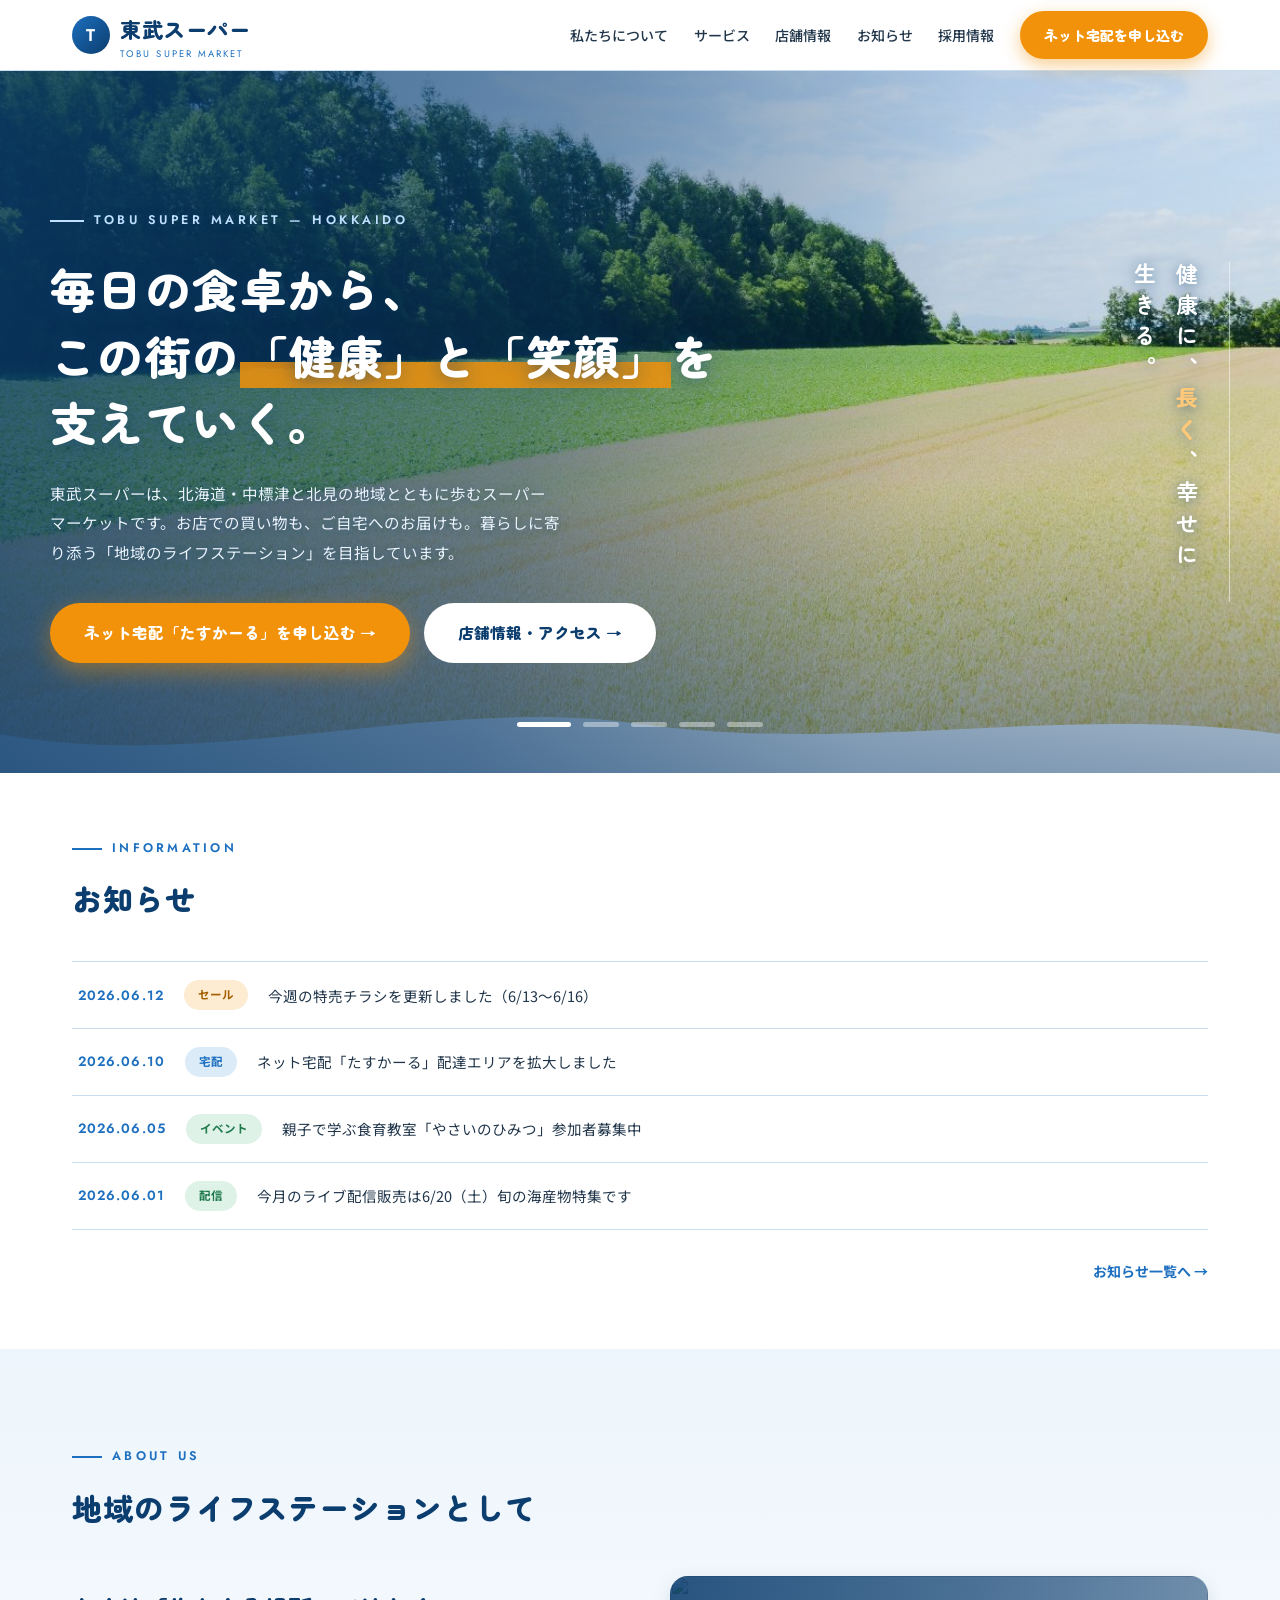
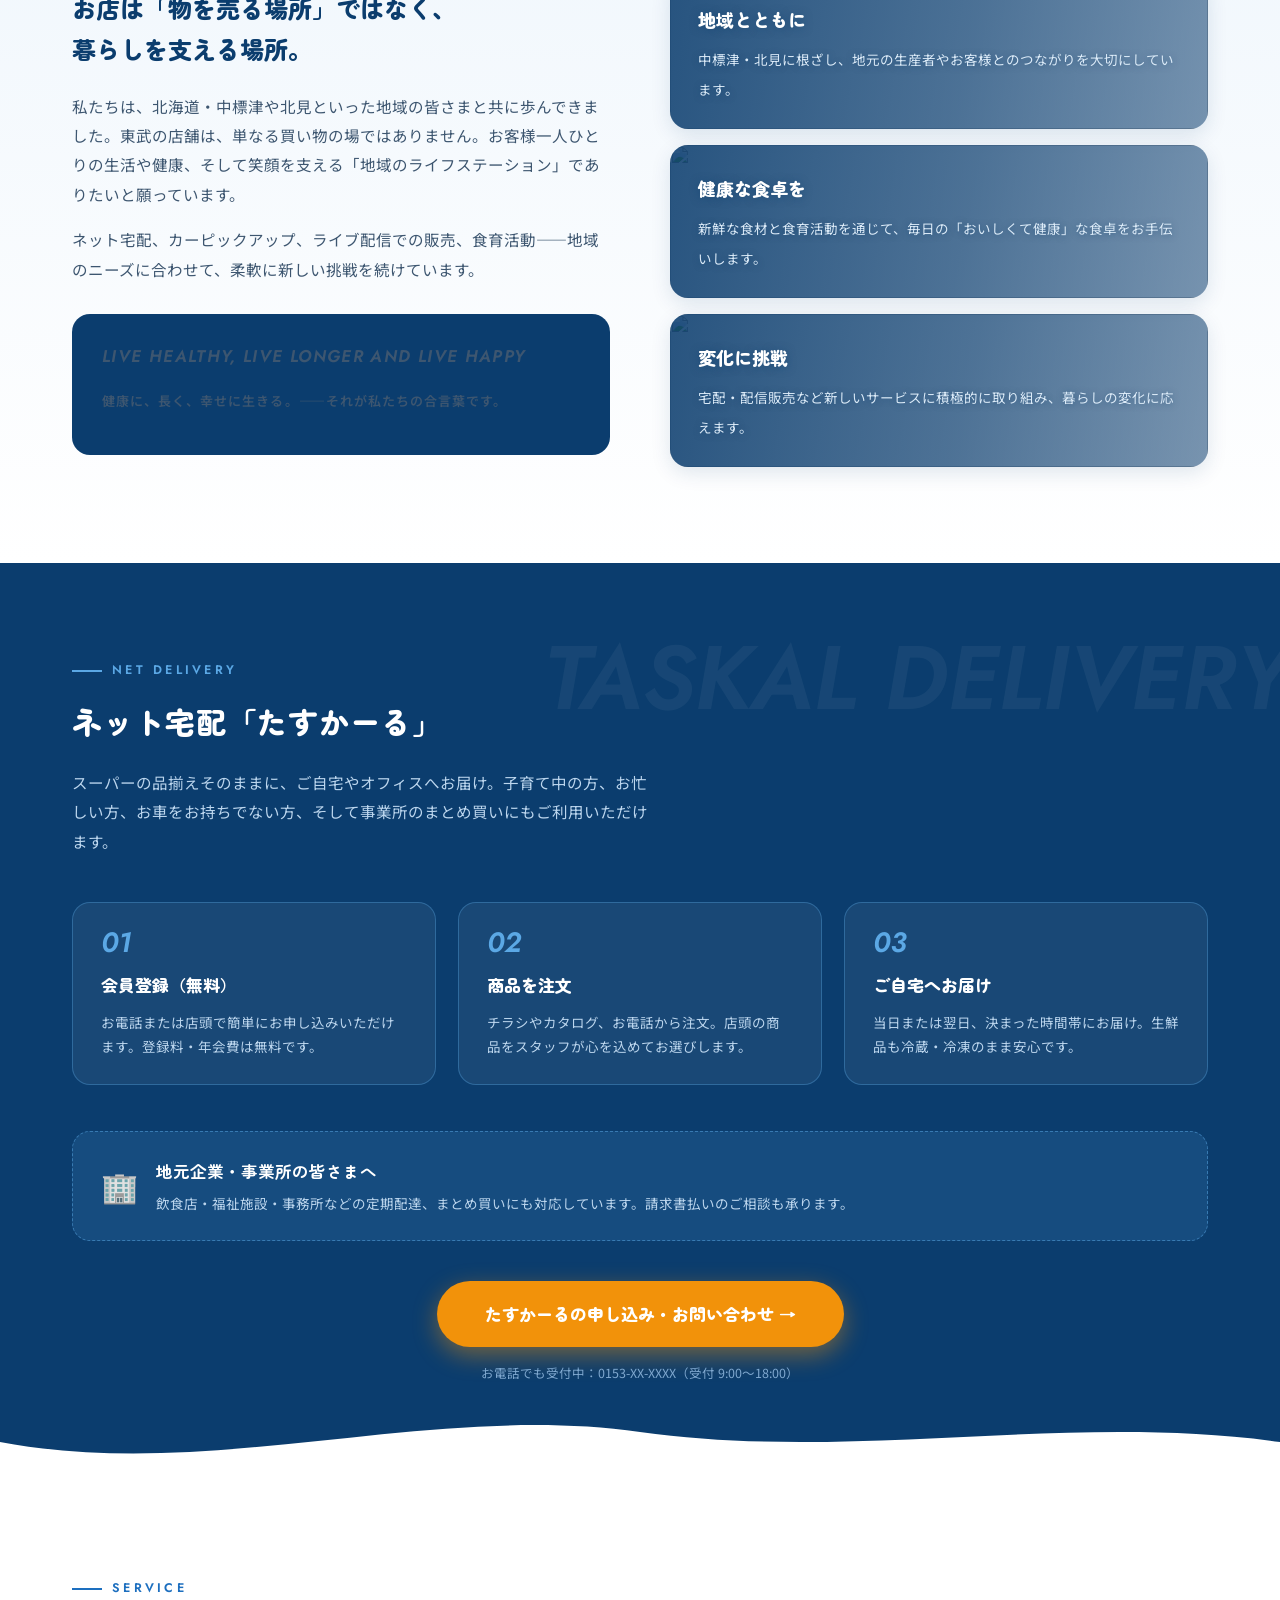
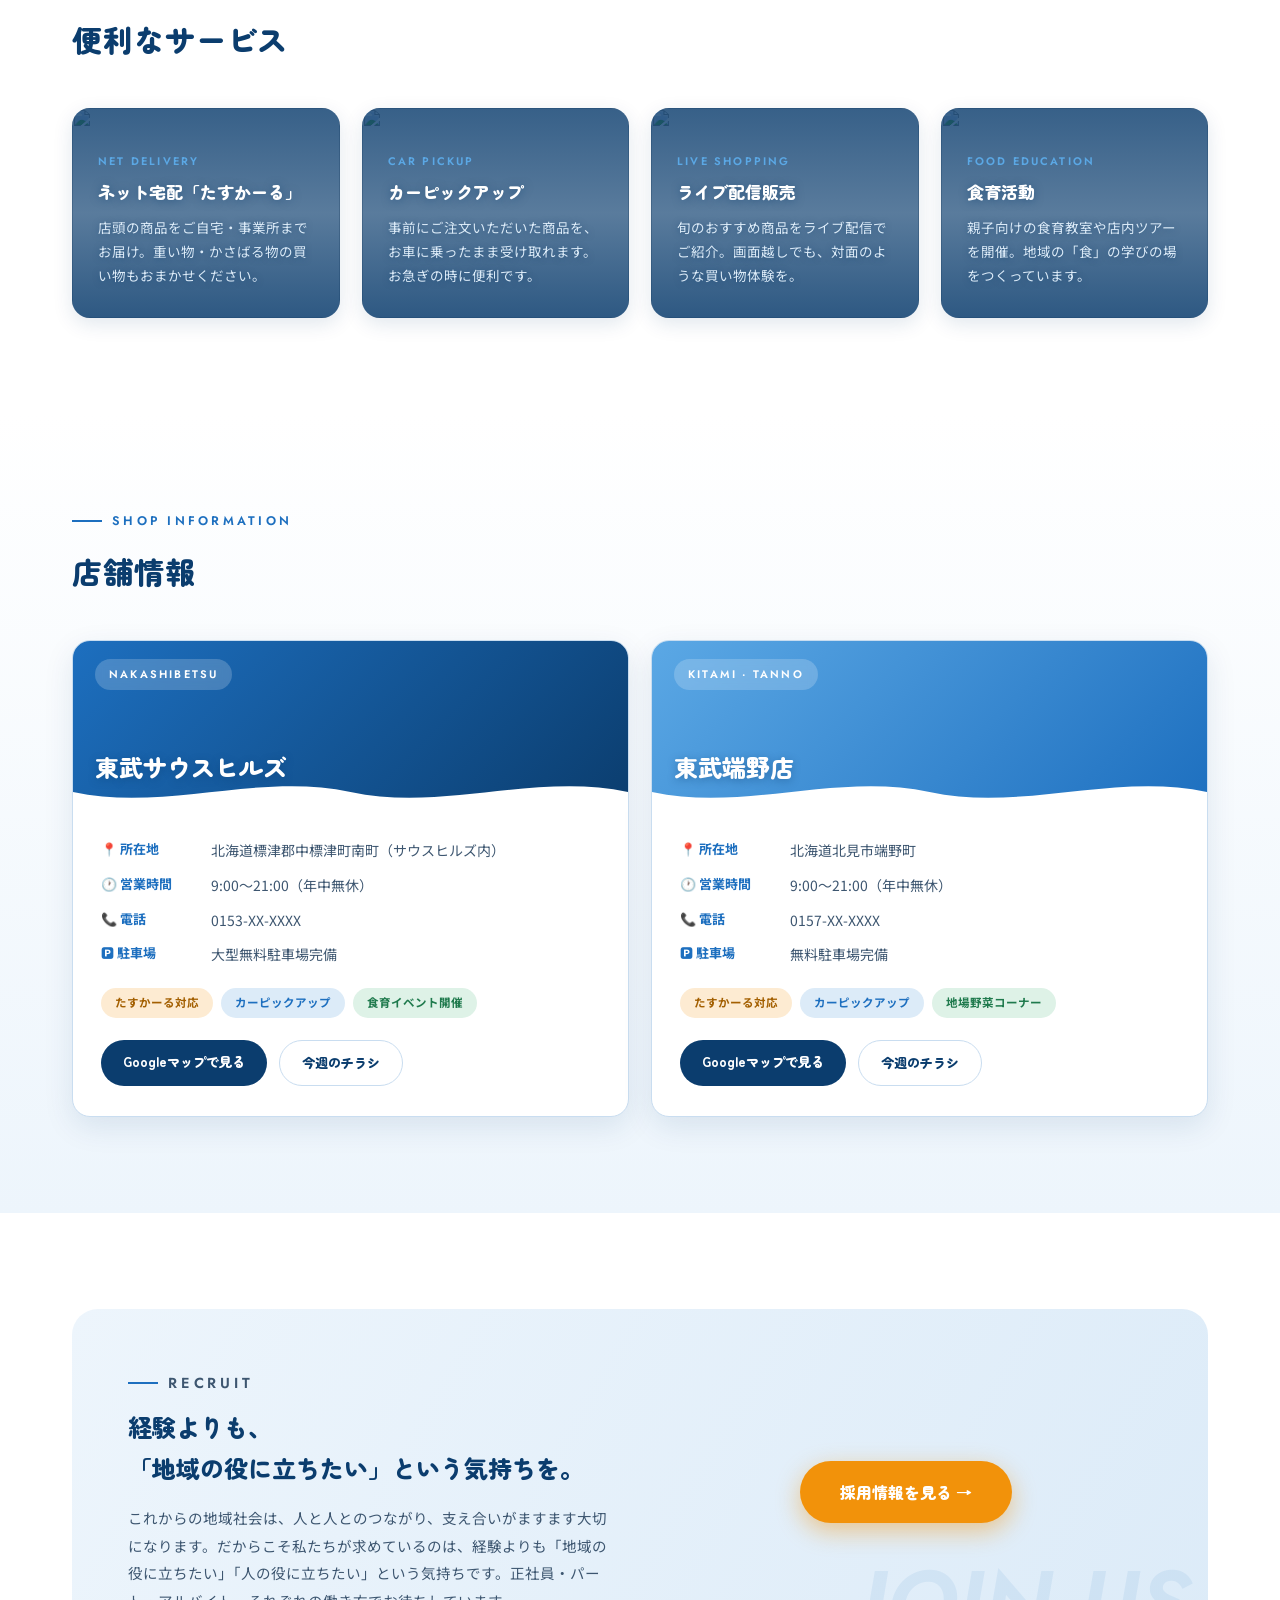
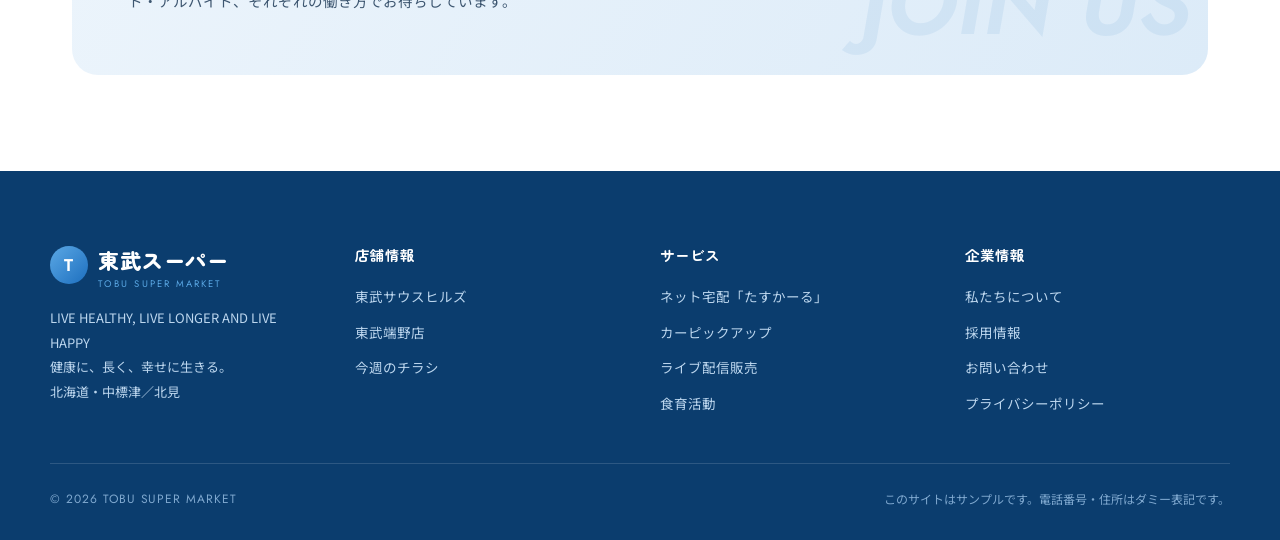
==== commit 807f9993: "Add files via upload" ====
--- a/Tobu1/index.html
+++ b/Tobu1/index.html
@@ -1,565 +1,346 @@
 <!DOCTYPE html>
 <html lang="ja">
 <head>
-<meta charset="UTF-8">
+<meta charset="utf-8">
 <meta name="viewport" content="width=device-width, initial-scale=1">
-<title>東武スーパー｜LIVE HEALTHY, LIVE LONGER AND LIVE HAPPY</title>
-<meta name="description" content="北海道・中標津、北見の地域とともに歩むスーパーマーケット。ネット宅配「たすかーる」、カーピックアップなど、暮らしを支えるライフステーションです。">
+<title>東武スーパー | 地域のライフステーション</title>
 <link rel="preconnect" href="https://fonts.googleapis.com">
-<link rel="preconnect" href="https://fonts.gstatic.com" crossorigin>
-<link href="https://fonts.googleapis.com/css2?family=Zen+Maru+Gothic:wght@500;700;900&family=Noto+Sans+JP:wght@400;500;700&family=Jost:ital,wght@0,400;0,600;1,500&display=swap" rel="stylesheet">
+<link href="https://fonts.googleapis.com/css2?family=Zen+Maru+Gothic:wght@700;900&family=Noto+Sans+JP:wght@400;500;700&family=Jost:ital,wght@0,400;0,600;1,600&display=swap" rel="stylesheet">
 <style>
-:root{
-  --navy:#0B3D6E;
-  --blue:#1D6FBF;
-  --sky:#5BA8E5;
-  --ice:#EDF5FC;
-  --ice-deep:#DCEBF8;
-  --sun:#F2920A;       /* たすかーるCTA・アクセント */
-  --leaf:#3E9E6E;      /* 健康・食育アクセント */
-  --ink:#20354A;
-  --line:#C9DDF0;
-  --radius:18px;
-  --disp:'Zen Maru Gothic','Noto Sans JP',sans-serif;
-  --body:'Noto Sans JP',sans-serif;
-  --en:'Jost','Noto Sans JP',sans-serif;
-}
-*{margin:0;padding:0;box-sizing:border-box}
-html{scroll-behavior:smooth}
-body{font-family:var(--body);color:var(--ink);background:#fff;line-height:1.9;font-size:15.5px;-webkit-font-smoothing:antialiased}
-img{max-width:100%;display:block}
-a{color:inherit;text-decoration:none}
-ul{list-style:none}
-:focus-visible{outline:3px solid var(--sun);outline-offset:2px;border-radius:4px}
-
-/* ===== Header ===== */
-.header{position:fixed;inset:0 0 auto;z-index:100;background:rgba(255,255,255,.92);backdrop-filter:blur(10px);border-bottom:1px solid var(--line)}
-.header-in{max-width:1180px;margin:0 auto;padding:0 22px;height:70px;display:flex;align-items:center;justify-content:space-between;gap:16px}
-.logo{display:flex;align-items:center;gap:10px;font-family:var(--disp);font-weight:900;font-size:21px;color:var(--navy);letter-spacing:.04em}
-.logo-mark{width:38px;height:38px;border-radius:50%;background:linear-gradient(135deg,var(--blue),var(--navy));display:grid;place-items:center;color:#fff;font-family:var(--en);font-weight:600;font-size:17px;flex-shrink:0}
-.logo small{display:block;font-family:var(--en);font-weight:400;font-size:9.5px;letter-spacing:.22em;color:var(--blue);line-height:1}
-.gnav{display:flex;align-items:center;gap:26px}
-.gnav a{font-size:14px;font-weight:500;color:var(--ink);position:relative;padding:6px 0}
-.gnav a::after{content:"";position:absolute;left:0;right:100%;bottom:0;height:2.5px;background:var(--blue);border-radius:2px;transition:right .25s}
-.gnav a:hover::after{right:0}
-.nav-cta{background:var(--sun);color:#fff !important;padding:10px 20px;border-radius:999px;font-weight:700;font-size:13.5px;box-shadow:0 4px 14px rgba(242,146,10,.35);transition:transform .2s}
-.nav-cta:hover{transform:translateY(-2px)}
-.nav-cta::after{display:none}
-.menu-btn{display:none;width:44px;height:44px;border:none;background:none;cursor:pointer;flex-direction:column;justify-content:center;gap:6px;align-items:center}
-.menu-btn span{width:24px;height:2.5px;background:var(--navy);border-radius:2px;transition:.3s}
-
-/* ===== Hero ===== */
-.hero{position:relative;min-height:92vh;display:flex;align-items:center;padding:130px 22px 110px;overflow:hidden;background:var(--navy)}
-/* スライドショー背景 */
-.hero-slides{position:absolute;inset:0;z-index:0}
-.hero-slide{position:absolute;inset:0;background-size:cover;background-position:center;opacity:0;transform:scale(1.08);transition:opacity 1.6s ease;animation:kenburns 7s ease-out forwards;animation-play-state:paused}
-.hero-slide.active{opacity:1;animation-play-state:running}
-@keyframes kenburns{from{transform:scale(1.08)}to{transform:scale(1)}}
-.s1{background-image:url('assets/scene-1.jpg')}
-.s2{background-image:url('assets/scene-2.jpg')}
-.s3{background-image:url('assets/scene-3.jpg')}
-.s4{background-image:url('assets/scene-4.jpg')}
-.s5{background-image:url('assets/scene-5.jpg')}
-/* 文字を読みやすくするオーバーレイ */
-.hero-overlay{position:absolute;inset:0;z-index:1;background:
-  linear-gradient(100deg,rgba(11,61,110,.82) 0%,rgba(11,61,110,.55) 42%,rgba(11,61,110,.18) 70%,rgba(11,61,110,.05) 100%),
-  linear-gradient(0deg,rgba(11,61,110,.45) 0%,transparent 40%)}
-.hero-in{max-width:1180px;margin:0 auto;width:100%;display:grid;grid-template-columns:1fr auto;gap:40px;align-items:center;position:relative;z-index:3}
-.hero-eyebrow{display:inline-flex;align-items:center;gap:10px;font-family:var(--en);font-weight:600;letter-spacing:.28em;font-size:12.5px;color:#BFE0FF;margin-bottom:22px;text-shadow:0 1px 8px rgba(11,61,110,.5)}
-.hero-eyebrow::before{content:"";width:34px;height:2px;background:#BFE0FF}
-.hero h1{font-family:var(--disp);font-weight:900;font-size:clamp(30px,4.6vw,52px);line-height:1.45;color:#fff;letter-spacing:.03em;text-shadow:0 2px 18px rgba(11,61,110,.55)}
-.hero h1 em{font-style:normal;background:linear-gradient(transparent 60%,rgba(242,146,10,.85) 60%);padding:0 .05em}
-.hero-lead{margin-top:24px;max-width:33em;font-size:15.5px;color:#EAF3FC;text-shadow:0 1px 10px rgba(11,61,110,.5)}
-.hero-actions{display:flex;flex-wrap:wrap;gap:14px;margin-top:36px}
-.btn{display:inline-flex;align-items:center;gap:10px;font-weight:700;font-size:15px;padding:16px 30px;border-radius:999px;transition:transform .2s,box-shadow .2s;font-family:var(--disp)}
-.btn-primary{background:var(--sun);color:#fff;box-shadow:0 8px 22px rgba(242,146,10,.45)}
-.btn-secondary{background:rgba(255,255,255,.95);color:var(--navy);border:2px solid #fff}
-.btn:hover{transform:translateY(-3px)}
-.btn .arr{font-family:var(--en);font-weight:600}
-/* 縦書きシグネチャー */
-.hero-tate{writing-mode:vertical-rl;font-family:var(--disp);font-weight:700;font-size:clamp(18px,2vw,24px);letter-spacing:.42em;color:#fff;border-right:1px solid rgba(255,255,255,.5);padding-right:22px;height:340px;align-self:center;text-shadow:0 2px 14px rgba(11,61,110,.6)}
-.hero-tate b{color:#FFC979;font-weight:900}
-/* スライド操作 */
-.hero-nav{position:absolute;bottom:46px;left:0;width:100%;z-index:4;display:flex;justify-content:center;gap:12px}
-.hero-dot{width:36px;height:5px;border-radius:999px;border:none;background:rgba(255,255,255,.4);cursor:pointer;padding:0;transition:background .3s,width .3s}
-.hero-dot.active{background:#fff;width:54px}
-.hero-dot:hover{background:rgba(255,255,255,.75)}
-.hero-wave{position:absolute;bottom:-2px;left:0;width:100%;z-index:3}
-.hero-wave svg{display:block;width:100%;height:90px}
-
-/* ===== セクション共通 ===== */
-section{padding:96px 22px}
-.wrap{max-width:1180px;margin:0 auto}
-.sec-head{margin-bottom:50px}
-.sec-en{font-family:var(--en);font-weight:600;letter-spacing:.26em;font-size:12.5px;color:var(--blue);display:flex;align-items:center;gap:10px}
-.sec-en::before{content:"";width:30px;height:2px;background:var(--blue)}
-.sec-title{font-family:var(--disp);font-weight:900;font-size:clamp(24px,3.2vw,36px);color:var(--navy);margin-top:10px;letter-spacing:.04em}
-
-/* ===== News ===== */
-.news{background:#fff;padding:64px 22px}
-.news-list{border-top:1px solid var(--line)}
-.news-item{display:grid;grid-template-columns:110px 110px 1fr;gap:18px;align-items:center;padding:20px 6px;border-bottom:1px solid var(--line);transition:background .2s}
-.news-item:hover{background:var(--ice)}
-.news-date{font-family:var(--en);font-weight:600;color:var(--blue);font-size:14px}
-.news-tag{font-size:11.5px;font-weight:700;text-align:center;padding:4px 0;border-radius:999px;background:var(--ice-deep);color:var(--navy)}
-.news-tag.t-sale{background:#FDEBD2;color:#A35F00}
-.news-tag.t-event{background:#DEF2E7;color:#1F7A4D}
-.news-link{margin-top:26px;text-align:right}
-.news-link a{font-weight:700;color:var(--blue);font-size:14px}
-
-/* ===== About ===== */
-.about{background:linear-gradient(180deg,var(--ice) 0%,#fff 100%)}
-.about-grid{display:grid;grid-template-columns:1.05fr .95fr;gap:60px;align-items:center}
-.about-copy h3{font-family:var(--disp);font-weight:900;font-size:clamp(21px,2.4vw,28px);color:var(--navy);line-height:1.7;margin-bottom:22px}
-.about-copy p{color:#3D5670;margin-bottom:16px}
-.about-motto{margin-top:30px;background:var(--navy);color:#fff;border-radius:var(--radius);padding:26px 30px;position:relative;overflow:hidden}
-.about-motto::after{content:"“";position:absolute;right:14px;top:-26px;font-family:var(--en);font-size:120px;color:rgba(255,255,255,.12)}
-.about-motto .en{font-family:var(--en);font-weight:600;font-size:17px;letter-spacing:.08em;font-style:italic}
-.about-motto .ja{font-size:13px;color:var(--sky);margin-top:6px}
-.pillar{display:grid;gap:16px}
-.pillar-card{background:#fff;border:1px solid var(--line);border-radius:var(--radius);padding:24px 26px;display:flex;gap:18px;align-items:flex-start;box-shadow:0 6px 20px rgba(11,61,110,.06)}
-.pillar-ico{width:48px;height:48px;border-radius:14px;display:grid;place-items:center;font-size:23px;flex-shrink:0}
-.p1 .pillar-ico{background:var(--ice-deep)}
-.p2 .pillar-ico{background:#DEF2E7}
-.p3 .pillar-ico{background:#FDEBD2}
-.pillar-card h4{font-family:var(--disp);font-weight:700;color:var(--navy);font-size:16.5px;margin-bottom:4px}
-.pillar-card p{font-size:13.5px;color:#4A627C}
-
-/* ===== たすかーる ===== */
-.taskal{background:var(--navy);color:#fff;position:relative;overflow:hidden}
-.taskal::before{content:"TASKAL DELIVERY";position:absolute;top:30px;right:-10px;font-family:var(--en);font-style:italic;font-weight:600;font-size:clamp(40px,7vw,90px);color:rgba(255,255,255,.05);white-space:nowrap}
-.taskal .sec-en{color:var(--sky)}
-.taskal .sec-en::before{background:var(--sky)}
-.taskal .sec-title{color:#fff}
-.taskal-lead{max-width:38em;color:#BCD6EE;margin-top:-30px;margin-bottom:46px}
-.taskal-grid{display:grid;grid-template-columns:repeat(3,1fr);gap:22px;margin-bottom:46px}
-.step{background:rgba(255,255,255,.07);border:1px solid rgba(255,255,255,.16);border-radius:var(--radius);padding:30px 26px;position:relative}
-.step-no{font-family:var(--en);font-style:italic;font-weight:600;font-size:38px;color:var(--sky);line-height:1}
-.step h4{font-family:var(--disp);font-weight:700;font-size:17.5px;margin:14px 0 8px}
-.step p{font-size:13.5px;color:#BCD6EE}
-.taskal-biz{background:rgba(91,168,229,.14);border:1px dashed rgba(91,168,229,.5);border-radius:var(--radius);padding:24px 28px;display:flex;gap:18px;align-items:center;flex-wrap:wrap;margin-bottom:40px}
-.taskal-biz .b-ico{font-size:30px}
-.taskal-biz h4{font-family:var(--disp);font-weight:700;font-size:16.5px}
-.taskal-biz p{font-size:13.5px;color:#BCD6EE}
-.taskal-cta{text-align:center}
-.taskal-cta .btn-primary{font-size:17px;padding:19px 46px}
-.taskal-cta .note{font-size:12.5px;color:#8FB6DB;margin-top:14px}
-
-/* ===== Services ===== */
-.svc-grid{display:grid;grid-template-columns:repeat(4,1fr);gap:22px}
-.svc-card{background:#fff;border:1px solid var(--line);border-radius:var(--radius);padding:30px 24px;box-shadow:0 6px 20px rgba(11,61,110,.06);transition:transform .25s,box-shadow .25s}
-.svc-card:hover{transform:translateY(-6px);box-shadow:0 14px 30px rgba(11,61,110,.12)}
-.svc-ico{width:58px;height:58px;border-radius:16px;display:grid;place-items:center;font-size:27px;margin-bottom:18px;background:linear-gradient(135deg,var(--ice),var(--ice-deep))}
-.svc-card h4{font-family:var(--disp);font-weight:700;color:var(--navy);font-size:17px;margin-bottom:8px}
-.svc-card .en{font-family:var(--en);font-size:10.5px;letter-spacing:.18em;color:var(--blue);display:block;margin-bottom:10px;font-weight:600}
-.svc-card p{font-size:13.5px;color:#4A627C}
-
-/* ===== Stores ===== */
-.stores{background:linear-gradient(180deg,#fff 0%,var(--ice) 100%)}
-.store-grid{display:grid;grid-template-columns:1fr 1fr;gap:28px}
-.store-card{background:#fff;border-radius:var(--radius);overflow:hidden;border:1px solid var(--line);box-shadow:0 8px 26px rgba(11,61,110,.08)}
-.store-visual{height:170px;position:relative;display:flex;align-items:flex-end;padding:22px;color:#fff}
-.sv-a{background:linear-gradient(135deg,var(--blue) 0%,var(--navy) 100%)}
-.sv-b{background:linear-gradient(135deg,var(--sky) 0%,var(--blue) 100%)}
-.store-visual::after{content:"";position:absolute;inset:auto 0 0;height:40px;background:url('data:image/svg+xml;utf8,<svg xmlns="http://www.w3.org/2000/svg" viewBox="0 0 1200 60" preserveAspectRatio="none"><path d="M0,30 C200,60 400,0 600,30 C800,60 1000,0 1200,30 L1200,60 L0,60 Z" fill="white"/></svg>') bottom/100% 100% no-repeat}
-.store-visual h3{font-family:var(--disp);font-weight:900;font-size:24px;position:relative;z-index:1;text-shadow:0 2px 8px rgba(11,61,110,.4)}
-.store-visual .area{position:absolute;top:18px;left:22px;font-family:var(--en);font-weight:600;letter-spacing:.2em;font-size:11px;background:rgba(255,255,255,.2);padding:5px 14px;border-radius:999px;backdrop-filter:blur(4px)}
-.store-body{padding:26px 28px 30px}
-.store-dl{display:grid;grid-template-columns:84px 1fr;gap:8px 14px;font-size:14px;margin-bottom:20px}
-.store-dl dt{font-weight:700;color:var(--blue);font-size:13px;display:flex;align-items:center;gap:6px}
-.store-dl dd{color:#3D5670}
-.store-badges{display:flex;flex-wrap:wrap;gap:8px;margin-bottom:22px}
-.badge{font-size:11.5px;font-weight:700;padding:5px 13px;border-radius:999px;background:var(--ice-deep);color:var(--navy)}
-.badge.bd-sun{background:#FDEBD2;color:#A35F00}
-.badge.bd-leaf{background:#DEF2E7;color:#1F7A4D}
-.store-actions{display:flex;gap:12px;flex-wrap:wrap}
-.btn-sm{font-size:13.5px;padding:11px 22px}
-.btn-map{background:var(--navy);color:#fff}
-.btn-flyer{background:#fff;color:var(--navy);border:2px solid var(--line)}
-
-/* ===== Recruit ===== */
-.recruit{background:#fff}
-.recruit-band{background:linear-gradient(120deg,var(--ice) 0%,var(--ice-deep) 100%);border-radius:calc(var(--radius) + 8px);padding:60px 56px;display:grid;grid-template-columns:1.2fr .8fr;gap:40px;align-items:center;position:relative;overflow:hidden}
-.recruit-band::after{content:"JOIN US";position:absolute;bottom:-14px;right:18px;font-family:var(--en);font-style:italic;font-weight:600;font-size:90px;color:rgba(29,111,191,.08)}
-.recruit-band h3{font-family:var(--disp);font-weight:900;font-size:clamp(21px,2.6vw,30px);color:var(--navy);line-height:1.7;margin-bottom:16px}
-.recruit-band p{color:#3D5670;font-size:14.5px}
-.recruit-band .btn{justify-self:center}
-
-/* ===== Footer ===== */
-.footer{background:var(--navy);color:#BCD6EE;padding:70px 22px 30px}
-.footer-grid{max-width:1180px;margin:0 auto;display:grid;grid-template-columns:1.2fr 1fr 1fr 1fr;gap:40px;padding-bottom:46px;border-bottom:1px solid rgba(255,255,255,.14)}
-.footer .logo{color:#fff}
-.footer .logo small{color:var(--sky)}
-.footer-grid p{font-size:13px;margin-top:16px}
-.footer h5{font-family:var(--disp);font-weight:700;color:#fff;font-size:14.5px;margin-bottom:16px}
-.footer-grid ul li{margin-bottom:10px}
-.footer-grid ul a{font-size:13.5px;transition:color .2s}
-.footer-grid ul a:hover{color:#fff}
-.footer-btm{max-width:1180px;margin:24px auto 0;display:flex;justify-content:space-between;flex-wrap:wrap;gap:12px;font-size:12px;color:#7FA8CF}
-.footer-btm .en{font-family:var(--en);letter-spacing:.08em}
-
-/* ===== Reveal ===== */
-.rv{opacity:0;transform:translateY(26px);transition:opacity .7s ease,transform .7s ease}
-.rv.on{opacity:1;transform:none}
-@media (prefers-reduced-motion:reduce){
-  html{scroll-behavior:auto}
-  .rv{opacity:1;transform:none;transition:none}
-  .btn,.svc-card{transition:none}
-  .hero-slide{animation:none;transition:opacity .4s ease;transform:none}
-}
-
-/* ===== Responsive ===== */
-@media (max-width:980px){
-  .hero-in{grid-template-columns:1fr}
-  .hero-tate{display:none}
-  .about-grid,.store-grid,.recruit-band{grid-template-columns:1fr}
-  .svc-grid{grid-template-columns:repeat(2,1fr)}
-  .taskal-grid{grid-template-columns:1fr}
-  .footer-grid{grid-template-columns:1fr 1fr}
-}
-@media (max-width:680px){
-  .gnav{position:fixed;inset:70px 0 auto;background:#fff;flex-direction:column;align-items:stretch;gap:0;padding:10px 22px 26px;border-bottom:1px solid var(--line);box-shadow:0 20px 30px rgba(11,61,110,.12);transform:translateY(-130%);transition:transform .3s;z-index:99}
-  .gnav.open{transform:none}
-  .gnav a{padding:15px 4px;border-bottom:1px solid var(--ice-deep);font-size:15px}
-  .nav-cta{margin-top:16px;text-align:center;justify-content:center;display:flex}
-  .menu-btn{display:flex}
-  .menu-btn.open span:nth-child(1){transform:translateY(8.5px) rotate(45deg)}
-  .menu-btn.open span:nth-child(2){opacity:0}
-  .menu-btn.open span:nth-child(3){transform:translateY(-8.5px) rotate(-45deg)}
-  section{padding:70px 18px}
-  .news-item{grid-template-columns:88px 1fr;grid-template-rows:auto auto}
-  .news-item .news-title{grid-column:1/-1}
-  .svc-grid{grid-template-columns:1fr}
-  .recruit-band{padding:40px 26px}
-  .footer-grid{grid-template-columns:1fr}
-}
+  :root{
+    --navy:#0B3D6E; --blue:#1D6FBF; --sky:#5BA8E5; --ice:#EDF5FC; --ice-deep:#DCEBF8;
+    --ink:#20354A; --ink2:#3D5670; --ink3:#4A627C; --sun:#F2920A; --line:#C9DDF0;
+    --font-display:'Zen Maru Gothic',sans-serif; --font-body:'Noto Sans JP',sans-serif; --font-en:'Jost',sans-serif;
+  }
+  *{box-sizing:border-box}
+  html{scroll-behavior:smooth}
+  body{margin:0;font-family:var(--font-body);color:var(--ink);font-size:15.5px;line-height:1.9;background:#fff;-webkit-font-smoothing:antialiased}
+  img{max-width:100%;display:block}
+  a{color:var(--blue);text-decoration:none}
+  a:hover{color:var(--navy)}
+  .wrap{max-width:1180px;margin:0 auto;padding:0 22px}
+  .btn{display:inline-block;font-family:var(--font-display);font-weight:900;border-radius:999px;transition:transform .2s;white-space:nowrap}
+  .btn:hover{transform:translateY(-3px)}
+  .btn-sun{background:var(--sun);color:#fff;box-shadow:0 8px 24px rgba(242,146,10,.45)}
+  .btn-sun:hover{color:#fff}
+  .btn-white{background:#fff;color:var(--navy)}
+  .btn-white:hover{color:var(--navy)}
+  .eyebrow{display:flex;align-items:center;gap:10px;font-family:var(--font-en);font-weight:600;letter-spacing:.26em;font-size:12.5px;color:var(--blue);margin:0}
+  .eyebrow::before{content:'';width:30px;height:2px;background:var(--blue)}
+  h2.section-title{margin:10px 0 40px;font-family:var(--font-display);font-weight:900;font-size:clamp(24px,3.4vw,30px);color:var(--navy);letter-spacing:.03em}
+  .wave{position:absolute;left:0;right:0;bottom:-1px;line-height:0}
+  .grid{display:grid;gap:22px}
+  .card-photo{position:relative;border-radius:18px;overflow:hidden;box-shadow:0 6px 20px rgba(11,61,110,.12);transition:transform .25s,box-shadow .25s;color:#fff}
+  .card-photo:hover{transform:translateY(-6px);box-shadow:0 14px 32px rgba(11,61,110,.2)}
+  .card-photo img{position:absolute;inset:0;width:100%;height:100%;object-fit:cover}
+  .card-photo .tint{position:absolute;inset:0}
+  .card-photo .body{position:relative;padding:30px 26px;min-height:210px;display:flex;flex-direction:column;justify-content:flex-end}
+
+  /* header */
+  header{position:sticky;top:0;z-index:100;background:rgba(255,255,255,.92);backdrop-filter:blur(10px);border-bottom:1px solid var(--line)}
+  header .wrap{height:70px;display:flex;align-items:center;justify-content:space-between;gap:16px}
+  .logo{display:inline-flex;align-items:center;gap:10px;font-family:var(--font-display);font-weight:900;font-size:21px;color:var(--navy);letter-spacing:.04em}
+  .logo .mark{width:38px;height:38px;border-radius:50%;background:linear-gradient(135deg,var(--blue),var(--navy));display:grid;place-items:center;color:#fff;font-family:var(--font-en);font-weight:600;font-size:17px;flex-shrink:0}
+  .logo small{display:block;font-family:var(--font-en);font-weight:400;font-size:9.5px;letter-spacing:.22em;color:var(--blue);line-height:1}
+  nav{display:flex;align-items:center;gap:clamp(10px,2vw,26px);font-size:14px;font-weight:500}
+  #nav-links{display:flex;align-items:center;gap:clamp(10px,2vw,26px)}
+  nav a{color:var(--ink);padding:6px 0}
+  .nav-cta{font-size:clamp(12px,1.6vw,14px);padding:11px clamp(14px,2.4vw,24px);box-shadow:0 6px 18px rgba(242,146,10,.45)}
+  @media (max-width:760px){ #nav-links{display:none} }
+
+  /* hero */
+  .hero{position:relative;min-height:640px;display:flex;align-items:center;padding:clamp(96px,20vw,130px) clamp(16px,4vw,22px) clamp(72px,12vw,110px);overflow:hidden;background:var(--navy)}
+  .hero .slide{position:absolute;inset:0;background-size:cover;background-position:center;opacity:0;transform:scale(1.08);transition:opacity 1.6s ease,transform 7s ease-out}
+  .hero .slide.active{opacity:1;transform:scale(1)}
+  .hero .scrim{position:absolute;inset:0;z-index:1;background:linear-gradient(100deg,rgba(11,61,110,.82) 0%,rgba(11,61,110,.55) 42%,rgba(11,61,110,.18) 70%,rgba(11,61,110,.05) 100%),linear-gradient(0deg,rgba(11,61,110,.45) 0%,transparent 40%)}
+  #hero-grid{max-width:1180px;margin:0 auto;width:100%;display:grid;grid-template-columns:1fr auto;gap:40px;align-items:center;position:relative;z-index:3}
+  .hero .eyebrow-white{display:inline-flex;align-items:center;gap:10px;font-family:var(--font-en);font-weight:600;letter-spacing:.28em;font-size:12.5px;color:#BFE0FF;margin:0 0 22px;text-shadow:0 1px 8px rgba(11,61,110,.5)}
+  .hero .eyebrow-white::before{content:'';width:34px;height:2px;background:#BFE0FF}
+  .hero h1{margin:0;font-family:var(--font-display);font-weight:900;font-size:clamp(28px,5.6vw,46px);line-height:1.45;color:#fff;letter-spacing:.03em;text-shadow:0 2px 18px rgba(11,61,110,.55)}
+  .hero h1 em{font-style:normal;background:linear-gradient(transparent 60%,rgba(242,146,10,.85) 60%);padding:0 .05em}
+  .hero p.lead{margin:24px 0 0;max-width:33em;font-size:15.5px;color:#EAF3FC;line-height:1.9;text-shadow:0 1px 10px rgba(11,61,110,.5)}
+  #hero-vertical{writing-mode:vertical-rl;font-family:var(--font-display);font-weight:700;font-size:22px;letter-spacing:.42em;color:#fff;border-right:1px solid rgba(255,255,255,.5);padding-right:22px;height:340px;align-self:center;margin:0;text-shadow:0 2px 14px rgba(11,61,110,.6)}
+  #hero-vertical b{color:#FFC979;font-weight:900}
+  @media (max-width:860px){ #hero-grid{grid-template-columns:1fr} #hero-vertical{display:none} }
+  .dots{position:absolute;bottom:46px;left:0;width:100%;z-index:4;display:flex;justify-content:center;gap:12px}
+  .dots button{height:5px;border-radius:999px;border:none;cursor:pointer;background:rgba(255,255,255,.4);padding:0;transition:all .3s;width:36px}
+  .dots button.active{background:#fff;width:54px}
+
+  /* news */
+  .news-row{display:flex;align-items:center;gap:20px;padding:18px 6px;border-bottom:1px solid var(--line);color:var(--ink)}
+  .news-row:hover{background:var(--ice)}
+  .news-date{font-family:var(--font-en);font-weight:600;font-size:13.5px;letter-spacing:.08em;color:var(--blue);flex-shrink:0}
+  .news-tag{flex-shrink:0;font-size:11.5px;font-weight:700;border-radius:999px;padding:4px 14px}
+
+  /* about */
+  #about-grid{display:grid;grid-template-columns:repeat(auto-fit,minmax(380px,1fr));gap:60px;align-items:center}
+  #about-grid h3{margin:0 0 22px;font-family:var(--font-display);font-weight:900;font-size:24px;color:var(--navy);line-height:1.7}
+  #about-grid p{margin:0 0 16px;color:var(--ink2);line-height:1.9}
+  .quote-box{margin-top:30px;background:var(--navy);color:#fff;border-radius:18px;padding:26px 30px}
+  .quote-box p{margin:0;font-family:var(--font-en);font-weight:600;font-size:17px;letter-spacing:.08em;font-style:italic;color:#fff}
+  .quote-box p.sub{margin:6px 0 0;font-size:13px;color:var(--sky);font-style:normal;font-family:var(--font-body)}
+  .pillars{display:grid;gap:16px}
+  .pillar{position:relative;border-radius:18px;overflow:hidden;box-shadow:0 6px 20px rgba(11,61,110,.12);min-height:130px}
+  .pillar img{position:absolute;inset:0;width:100%;height:100%;object-fit:cover}
+  .pillar .tint{position:absolute;inset:0;background:linear-gradient(100deg,rgba(11,61,110,.88) 0%,rgba(11,61,110,.72) 55%,rgba(11,61,110,.55) 100%)}
+  .pillar .body{position:relative;padding:26px 28px}
+  .pillar strong{display:block;font-family:var(--font-display);font-weight:900;font-size:18px;color:#fff;margin-bottom:8px;text-shadow:0 1px 8px rgba(11,61,110,.5)}
+  .pillar span{font-size:13.5px;color:var(--ice-deep);line-height:1.8;text-shadow:0 1px 6px rgba(11,61,110,.5)}
+
+  /* taskal */
+  .taskal{position:relative;background:var(--navy);color:#fff;padding:96px 22px;overflow:hidden}
+  .taskal .watermark{position:absolute;top:30px;right:-10px;font-family:var(--font-en);font-style:italic;font-weight:600;font-size:90px;color:rgba(255,255,255,.05);white-space:nowrap;pointer-events:none}
+  .taskal .eyebrow{color:var(--sky)}
+  .taskal .eyebrow::before{background:var(--sky)}
+  .taskal h2{color:#fff}
+  .taskal>.wrap{position:relative}
+  .step{background:rgba(255,255,255,.06);border:1px solid rgba(91,168,229,.35);border-radius:18px;padding:26px 28px}
+  .step .no{font-family:var(--font-en);font-style:italic;font-weight:600;font-size:28px;color:var(--sky);line-height:1}
+  .step h4{margin:12px 0 8px;font-family:var(--font-display);font-weight:900;font-size:17px;color:#fff}
+  .step p{margin:0;font-size:13.5px;color:#BCD6EE;line-height:1.8}
+  .biz-callout{background:rgba(91,168,229,.14);border:1px dashed rgba(91,168,229,.5);border-radius:18px;padding:24px 28px;display:flex;gap:18px;align-items:center;flex-wrap:wrap;margin:0 0 40px}
+
+  /* services */
+  .service .en{font-family:var(--font-en);font-weight:600;font-size:11px;letter-spacing:.2em;color:var(--sky)}
+  .service h3{margin:6px 0 0;font-family:var(--font-display);font-weight:900;font-size:17px;color:#fff;line-height:1.6;text-shadow:0 1px 8px rgba(11,61,110,.5)}
+  .service p{margin:10px 0 0;font-size:13.5px;color:var(--ice-deep);line-height:1.8;text-shadow:0 1px 6px rgba(11,61,110,.5)}
+  .service .tint{background:linear-gradient(180deg,rgba(11,61,110,.82) 0%,rgba(11,61,110,.68) 50%,rgba(11,61,110,.86) 100%)}
+
+  /* stores */
+  .store{background:#fff;border-radius:18px;overflow:hidden;border:1px solid var(--line);box-shadow:0 10px 30px rgba(11,61,110,.1)}
+  .store .head{height:170px;position:relative;display:flex;align-items:flex-end;padding:22px;color:#fff}
+  .store .area{position:absolute;top:18px;left:22px;font-family:var(--font-en);font-weight:600;letter-spacing:.2em;font-size:11px;background:rgba(255,255,255,.2);padding:5px 14px;border-radius:999px;backdrop-filter:blur(4px)}
+  .store .head h3{margin:0;font-family:var(--font-display);font-weight:900;font-size:24px;position:relative;z-index:1;text-shadow:0 2px 8px rgba(11,61,110,.4)}
+  .store .body{padding:26px 28px 30px}
+  .store dl{display:grid;grid-template-columns:96px 1fr;gap:8px 14px;font-size:14px;margin:0 0 20px}
+  .store dt{font-weight:700;color:var(--blue);font-size:13px}
+  .store dd{margin:0;color:var(--ink2)}
+  .badges{display:flex;flex-wrap:wrap;gap:8px;margin-bottom:22px}
+  .badge{font-size:11.5px;font-weight:700;border-radius:999px;padding:4px 14px}
+  .store-actions{display:flex;gap:12px;flex-wrap:wrap}
+  .store-actions a{font-family:var(--font-display);font-weight:900;font-size:13px;border-radius:999px;padding:10px 22px}
+  .store-actions a.navy{background:var(--navy);color:#fff}
+  .store-actions a.navy:hover{color:#fff}
+  .store-actions a.outline{background:#fff;color:var(--navy);border:1.5px solid var(--line)}
+  .store-actions a.outline:hover{color:var(--navy)}
+
+  /* recruit banner */
+  .recruit-banner{background:linear-gradient(120deg,var(--ice) 0%,var(--ice-deep) 100%);border-radius:26px;padding:clamp(36px,6vw,60px) clamp(24px,6vw,56px);display:grid;grid-template-columns:repeat(auto-fit,minmax(300px,1fr));gap:40px;align-items:center;position:relative;overflow:hidden}
+  .recruit-banner .watermark{position:absolute;bottom:-14px;right:18px;font-family:var(--font-en);font-style:italic;font-weight:600;font-size:90px;color:rgba(29,111,191,.08);pointer-events:none}
+  .recruit-banner h3{margin:10px 0 16px;font-family:var(--font-display);font-weight:900;font-size:24px;color:var(--navy);line-height:1.7}
+  .recruit-banner p{margin:0;color:var(--ink2);font-size:14.5px;line-height:1.9}
+
+  /* footer */
+  footer{background:var(--navy);color:#BCD6EE;padding:70px 22px 30px}
+  footer .cols{display:grid;grid-template-columns:repeat(auto-fit,minmax(180px,1fr));gap:32px 40px;padding-bottom:46px;border-bottom:1px solid rgba(255,255,255,.14)}
+  footer h5{font-family:var(--font-display);font-weight:700;color:#fff;font-size:14.5px;margin:0 0 16px}
+  footer .col-links{display:flex;flex-direction:column;gap:10px;font-size:13.5px}
+  footer .col-links a{color:#BCD6EE}
+  footer .col-links a:hover{color:#fff}
+  footer .bottom{max-width:1180px;margin:24px auto 0;display:flex;justify-content:space-between;flex-wrap:wrap;gap:12px;font-size:12px;color:#7FA8CF}
 </style>
 </head>
 <body>
 
-<!-- ===== Header ===== -->
-<header class="header">
-  <div class="header-in">
-    <a class="logo" href="#top" aria-label="東武スーパー ホーム">
-      <span class="logo-mark">T</span>
-      <span>東武スーパー<small>TOBU SUPER MARKET</small></span>
-    </a>
-    <button class="menu-btn" id="menuBtn" aria-label="メニューを開く" aria-expanded="false">
-      <span></span><span></span><span></span>
-    </button>
-    <nav class="gnav" id="gnav" aria-label="グローバルナビゲーション">
-      <a href="#about">私たちについて</a>
-      <a href="#service">サービス</a>
-      <a href="#stores">店舗情報</a>
-      <a href="#news">お知らせ</a>
-      <a href="#recruit">採用情報</a>
-      <a class="nav-cta" href="#taskal">ネット宅配を申し込む</a>
+<header>
+  <div class="wrap">
+    <a href="index.html" class="logo"><span class="mark">T</span><span>東武スーパー<small>TOBU SUPER MARKET</small></span></a>
+    <nav>
+      <div id="nav-links">
+        <a href="#about">私たちについて</a>
+        <a href="#service">サービス</a>
+        <a href="#stores">店舗情報</a>
+        <a href="#news">お知らせ</a>
+        <a href="recruit.html">採用情報</a>
+      </div>
+      <a href="#taskal" class="btn btn-sun nav-cta">ネット宅配を申し込む</a>
     </nav>
   </div>
 </header>
 
-<!-- ===== Hero ===== -->
-<div class="hero" id="top">
-  <div class="hero-slides" aria-hidden="true">
-    <div class="hero-slide s1 active"></div>
-    <div class="hero-slide s2"></div>
-    <div class="hero-slide s3"></div>
-    <div class="hero-slide s4"></div>
-    <div class="hero-slide s5"></div>
-  </div>
-  <div class="hero-overlay" aria-hidden="true"></div>
-  <div class="hero-in">
+<section class="hero" id="top">
+  <div class="slide active" style="background-image:url('assets/scene-1.jpg')"></div>
+  <div class="slide" style="background-image:url('assets/scene-2.jpg')"></div>
+  <div class="slide" style="background-image:url('assets/scene-3.jpg')"></div>
+  <div class="slide" style="background-image:url('assets/scene-4.jpg')"></div>
+  <div class="slide" style="background-image:url('assets/scene-5.jpg')"></div>
+  <div class="scrim" aria-hidden="true"></div>
+  <div id="hero-grid">
     <div>
-      <p class="hero-eyebrow">TOBU SUPER MARKET — HOKKAIDO</p>
+      <p class="eyebrow-white">TOBU SUPER MARKET — HOKKAIDO</p>
       <h1>毎日の食卓から、<br>この街の<em>「健康」と「笑顔」</em>を<br>支えていく。</h1>
-      <p class="hero-lead">東武スーパーは、北海道・中標津と北見の地域とともに歩むスーパーマーケットです。お店での買い物も、ご自宅へのお届けも。暮らしに寄り添う「地域のライフステーション」を目指しています。</p>
-      <div class="hero-actions">
-        <a class="btn btn-primary" href="#taskal">ネット宅配「たすかーる」を申し込む<span class="arr">→</span></a>
-        <a class="btn btn-secondary" href="#stores">店舗情報・アクセス<span class="arr">→</span></a>
-      </div>
-    </div>
-    <p class="hero-tate">健康に、<b>長く</b>、幸せに生きる。</p>
-  </div>
-  <div class="hero-nav" role="tablist" aria-label="ヒーロー画像の切り替え">
-    <button class="hero-dot active" data-i="0" aria-label="1枚目を表示"></button>
-    <button class="hero-dot" data-i="1" aria-label="2枚目を表示"></button>
-    <button class="hero-dot" data-i="2" aria-label="3枚目を表示"></button>
-    <button class="hero-dot" data-i="3" aria-label="4枚目を表示"></button>
-    <button class="hero-dot" data-i="4" aria-label="5枚目を表示"></button>
-  </div>
-  <div class="hero-wave" aria-hidden="true">
-    <svg viewBox="0 0 1440 90" preserveAspectRatio="none"><path d="M0,50 C240,90 480,10 720,40 C960,70 1200,20 1440,50 L1440,90 L0,90 Z" fill="#ffffff"/></svg>
-  </div>
-</div>
-
-<!-- ===== News ===== -->
-<section class="news" id="news">
-  <div class="wrap">
-    <div class="sec-head rv">
-      <p class="sec-en">INFORMATION</p>
-      <h2 class="sec-title">お知らせ</h2>
-    </div>
-    <ul class="news-list rv">
-      <li><a class="news-item" href="#"><span class="news-date">2026.06.12</span><span class="news-tag t-sale">セール</span><span class="news-title">今週の特売チラシを更新しました（6/13〜6/16）</span></a></li>
-      <li><a class="news-item" href="#"><span class="news-date">2026.06.10</span><span class="news-tag">宅配</span><span class="news-title">ネット宅配「たすかーる」配達エリアを拡大しました</span></a></li>
-      <li><a class="news-item" href="#"><span class="news-date">2026.06.05</span><span class="news-tag t-event">イベント</span><span class="news-title">親子で学ぶ食育教室「やさいのひみつ」参加者募集中</span></a></li>
-      <li><a class="news-item" href="#"><span class="news-date">2026.06.01</span><span class="news-tag t-event">配信</span><span class="news-title">今月のライブ配信販売は6/20（土）旬の海産物特集です</span></a></li>
-    </ul>
-    <p class="news-link"><a href="#">お知らせ一覧へ →</a></p>
-  </div>
-</section>
-
-<!-- ===== About ===== -->
-<section class="about" id="about">
-  <div class="wrap">
-    <div class="sec-head rv">
-      <p class="sec-en">ABOUT US</p>
-      <h2 class="sec-title">地域のライフステーションとして</h2>
-    </div>
-    <div class="about-grid">
-      <div class="about-copy rv">
+      <p class="lead">東武スーパーは、北海道・中標津と北見の地域とともに歩むスーパーマーケットです。お店での買い物も、ご自宅へのお届けも。暮らしに寄り添う「地域のライフステーション」を目指しています。</p>
+      <div style="display:flex;flex-wrap:wrap;gap:14px;margin-top:36px">
+        <a href="#taskal" class="btn btn-sun" style="font-size:15.5px;padding:15px 34px">ネット宅配「たすかーる」を申し込む →</a>
+        <a href="#stores" class="btn btn-white" style="font-size:15.5px;padding:15px 34px">店舗情報・アクセス →</a>
+      </div>
+    </div>
+    <p id="hero-vertical">健康に、<b>長く</b>、幸せに生きる。</p>
+  </div>
+  <div class="dots" id="dots"></div>
+  <div class="wave"><svg viewBox="0 0 1440 90" preserveAspectRatio="none" style="display:block;width:100%;height:90px"><path d="M0,50 C240,90 480,10 720,40 C960,70 1200,20 1440,50 L1440,90 L0,90 Z" fill="#ffffff"/></svg></div>
+</section>
+
+<section id="news" style="padding:64px 22px;background:#fff">
+  <div class="wrap">
+    <p class="eyebrow">INFORMATION</p>
+    <h2 class="section-title" style="margin-bottom:34px">お知らせ</h2>
+    <div style="border-top:1px solid var(--line)">
+      <a href="#" class="news-row"><span class="news-date">2026.06.12</span><span class="news-tag" style="background:#FDEBD2;color:#A35F00">セール</span><span style="font-size:14.5px">今週の特売チラシを更新しました（6/13〜6/16）</span></a>
+      <a href="#" class="news-row"><span class="news-date">2026.06.10</span><span class="news-tag" style="background:var(--ice-deep);color:var(--blue)">宅配</span><span style="font-size:14.5px">ネット宅配「たすかーる」配達エリアを拡大しました</span></a>
+      <a href="#" class="news-row"><span class="news-date">2026.06.05</span><span class="news-tag" style="background:#DEF2E7;color:#1F7A4D">イベント</span><span style="font-size:14.5px">親子で学ぶ食育教室「やさいのひみつ」参加者募集中</span></a>
+      <a href="#" class="news-row"><span class="news-date">2026.06.01</span><span class="news-tag" style="background:#DEF2E7;color:#1F7A4D">配信</span><span style="font-size:14.5px">今月のライブ配信販売は6/20（土）旬の海産物特集です</span></a>
+    </div>
+    <p style="margin:26px 0 0;text-align:right"><a href="#" style="font-weight:700;font-size:14px">お知らせ一覧へ →</a></p>
+  </div>
+</section>
+
+<section id="about" style="padding:96px 22px;background:linear-gradient(180deg,var(--ice) 0%,#fff 100%)">
+  <div class="wrap">
+    <p class="eyebrow">ABOUT US</p>
+    <h2 class="section-title">地域のライフステーションとして</h2>
+    <div id="about-grid">
+      <div>
         <h3>お店は「物を売る場所」ではなく、<br>暮らしを支える場所。</h3>
         <p>私たちは、北海道・中標津や北見といった地域の皆さまと共に歩んできました。東武の店舗は、単なる買い物の場ではありません。お客様一人ひとりの生活や健康、そして笑顔を支える「地域のライフステーション」でありたいと願っています。</p>
         <p>ネット宅配、カーピックアップ、ライブ配信での販売、食育活動——地域のニーズに合わせて、柔軟に新しい挑戦を続けています。</p>
-        <div class="about-motto">
-          <p class="en">LIVE HEALTHY, LIVE LONGER AND LIVE HAPPY</p>
-          <p class="ja">健康に、長く、幸せに生きる。——それが私たちの合言葉です。</p>
-        </div>
-      </div>
-      <div class="pillar rv">
-        <div class="pillar-card p1">
-          <span class="pillar-ico">🏠</span>
-          <div><h4>地域とともに</h4><p>中標津・北見に根ざし、地元の生産者やお客様とのつながりを大切にしています。</p></div>
-        </div>
-        <div class="pillar-card p2">
-          <span class="pillar-ico">🥗</span>
-          <div><h4>健康な食卓を</h4><p>新鮮な食材と食育活動を通じて、毎日の「おいしくて健康」な食卓をお手伝いします。</p></div>
-        </div>
-        <div class="pillar-card p3">
-          <span class="pillar-ico">🚀</span>
-          <div><h4>変化に挑戦</h4><p>宅配・配信販売など新しいサービスに積極的に取り組み、暮らしの変化に応えます。</p></div>
-        </div>
-      </div>
-    </div>
-  </div>
-</section>
-
-<!-- ===== たすかーる ===== -->
-<section class="taskal" id="taskal">
-  <div class="wrap">
-    <div class="sec-head rv">
-      <p class="sec-en">NET DELIVERY</p>
-      <h2 class="sec-title">ネット宅配「たすかーる」</h2>
-    </div>
-    <p class="taskal-lead rv">スーパーの品揃えそのままに、ご自宅やオフィスへお届け。子育て中の方、お忙しい方、お車をお持ちでない方、そして事業所のまとめ買いにもご利用いただけます。</p>
-    <div class="taskal-grid">
-      <div class="step rv"><p class="step-no">01</p><h4>会員登録（無料）</h4><p>お電話または店頭で簡単にお申し込みいただけます。登録料・年会費は無料です。</p></div>
-      <div class="step rv"><p class="step-no">02</p><h4>商品を注文</h4><p>チラシやカタログ、お電話から注文。店頭の商品をスタッフが心を込めてお選びします。</p></div>
-      <div class="step rv"><p class="step-no">03</p><h4>ご自宅へお届け</h4><p>当日または翌日、決まった時間帯にお届け。生鮮品も冷蔵・冷凍のまま安心です。</p></div>
-    </div>
-    <div class="taskal-biz rv">
-      <span class="b-ico">🏢</span>
-      <div>
-        <h4>地元企業・事業所の皆さまへ</h4>
-        <p>飲食店・福祉施設・事務所などの定期配達、まとめ買いにも対応しています。請求書払いのご相談も承ります。</p>
-      </div>
-    </div>
-    <div class="taskal-cta rv">
-      <a class="btn btn-primary" href="#contact">たすかーるの申し込み・お問い合わせ <span class="arr">→</span></a>
-      <p class="note">お電話でも受付中：0153-XX-XXXX（受付 9:00〜18:00）</p>
-    </div>
-  </div>
-</section>
-
-<!-- ===== Services ===== -->
-<section id="service">
-  <div class="wrap">
-    <div class="sec-head rv">
-      <p class="sec-en">SERVICE</p>
-      <h2 class="sec-title">便利なサービス</h2>
-    </div>
-    <div class="svc-grid">
-      <div class="svc-card rv">
-        <span class="svc-ico">🚚</span>
-        <h4>ネット宅配「たすかーる」</h4>
-        <span class="en">NET DELIVERY</span>
-        <p>店頭の商品をご自宅・事業所までお届け。重い物・かさばる物の買い物もおまかせください。</p>
-      </div>
-      <div class="svc-card rv">
-        <span class="svc-ico">🚗</span>
-        <h4>カーピックアップ</h4>
-        <span class="en">CAR PICKUP</span>
-        <p>事前にご注文いただいた商品を、お車に乗ったまま受け取れます。お急ぎの時に便利です。</p>
-      </div>
-      <div class="svc-card rv">
-        <span class="svc-ico">📱</span>
-        <h4>ライブ配信販売</h4>
-        <span class="en">LIVE SHOPPING</span>
-        <p>旬のおすすめ商品をライブ配信でご紹介。画面越しでも、対面のような買い物体験を。</p>
-      </div>
-      <div class="svc-card rv">
-        <span class="svc-ico">🌱</span>
-        <h4>食育活動</h4>
-        <span class="en">FOOD EDUCATION</span>
-        <p>親子向けの食育教室や店内ツアーを開催。地域の「食」の学びの場をつくっています。</p>
-      </div>
-    </div>
-  </div>
-</section>
-
-<!-- ===== Stores ===== -->
-<section class="stores" id="stores">
-  <div class="wrap">
-    <div class="sec-head rv">
-      <p class="sec-en">SHOP INFORMATION</p>
-      <h2 class="sec-title">店舗情報</h2>
-    </div>
-    <div class="store-grid">
-      <article class="store-card rv">
-        <div class="store-visual sv-a">
+        <div class="quote-box">
+          <p>LIVE HEALTHY, LIVE LONGER AND LIVE HAPPY</p>
+          <p class="sub">健康に、長く、幸せに生きる。——それが私たちの合言葉です。</p>
+        </div>
+      </div>
+      <div class="pillars">
+        <div class="pillar"><img src="https://images.pexels.com/photos/17302468/pexels-photo-17302468.jpeg?auto=compress&cs=tinysrgb&w=640" alt="" loading="lazy"><div class="tint"></div><div class="body"><strong>地域とともに</strong><span>中標津・北見に根ざし、地元の生産者やお客様とのつながりを大切にしています。</span></div></div>
+        <div class="pillar"><img src="https://images.pexels.com/photos/33975355/pexels-photo-33975355.jpeg?auto=compress&cs=tinysrgb&w=640" alt="" loading="lazy"><div class="tint"></div><div class="body"><strong>健康な食卓を</strong><span>新鮮な食材と食育活動を通じて、毎日の「おいしくて健康」な食卓をお手伝いします。</span></div></div>
+        <div class="pillar"><img src="https://images.pexels.com/photos/28907758/pexels-photo-28907758.jpeg?auto=compress&cs=tinysrgb&w=640" alt="" loading="lazy"><div class="tint"></div><div class="body"><strong>変化に挑戦</strong><span>宅配・配信販売など新しいサービスに積極的に取り組み、暮らしの変化に応えます。</span></div></div>
+      </div>
+    </div>
+  </div>
+</section>
+
+<section id="taskal" class="taskal">
+  <div class="watermark">TASKAL DELIVERY</div>
+  <div class="wrap">
+    <p class="eyebrow">NET DELIVERY</p>
+    <h2 class="section-title" style="margin-bottom:18px">ネット宅配「たすかーる」</h2>
+    <p style="max-width:38em;color:#BCD6EE;margin:0 0 46px;line-height:1.9">スーパーの品揃えそのままに、ご自宅やオフィスへお届け。子育て中の方、お忙しい方、お車をお持ちでない方、そして事業所のまとめ買いにもご利用いただけます。</p>
+    <div class="grid" style="grid-template-columns:repeat(auto-fit,minmax(220px,1fr));margin-bottom:46px">
+      <div class="step"><div class="no">01</div><h4>会員登録（無料）</h4><p>お電話または店頭で簡単にお申し込みいただけます。登録料・年会費は無料です。</p></div>
+      <div class="step"><div class="no">02</div><h4>商品を注文</h4><p>チラシやカタログ、お電話から注文。店頭の商品をスタッフが心を込めてお選びします。</p></div>
+      <div class="step"><div class="no">03</div><h4>ご自宅へお届け</h4><p>当日または翌日、決まった時間帯にお届け。生鮮品も冷蔵・冷凍のまま安心です。</p></div>
+    </div>
+    <div class="biz-callout">
+      <span style="font-size:30px">🏢</span>
+      <div><h4 style="margin:0;font-family:var(--font-display);font-weight:700;font-size:16.5px">地元企業・事業所の皆さまへ</h4><p style="margin:4px 0 0;font-size:13.5px;color:#BCD6EE;line-height:1.8">飲食店・福祉施設・事務所などの定期配達、まとめ買いにも対応しています。請求書払いのご相談も承ります。</p></div>
+    </div>
+    <div style="text-align:center">
+      <a href="#contact" class="btn btn-sun" style="font-size:17px;padding:17px 48px">たすかーるの申し込み・お問い合わせ →</a>
+      <p style="font-size:12.5px;color:#7FA8CF;margin:14px 0 0">お電話でも受付中：0153-XX-XXXX（受付 9:00〜18:00）</p>
+    </div>
+  </div>
+  <div class="wave"><svg viewBox="0 0 1440 90" preserveAspectRatio="none" style="display:block;width:100%;height:90px"><path d="M0,50 C240,90 480,10 720,40 C960,70 1200,20 1440,50 L1440,90 L0,90 Z" fill="#ffffff"/></svg></div>
+</section>
+
+<section id="service" style="padding:96px 22px;background:#fff">
+  <div class="wrap">
+    <p class="eyebrow">SERVICE</p>
+    <h2 class="section-title">便利なサービス</h2>
+    <div class="grid" style="grid-template-columns:repeat(auto-fit,minmax(230px,1fr))">
+      <div class="card-photo service"><img src="https://images.pexels.com/photos/7843999/pexels-photo-7843999.jpeg?auto=compress&cs=tinysrgb&w=560" alt="" loading="lazy"><div class="tint"></div><div class="body"><div class="en">NET DELIVERY</div><h3>ネット宅配「たすかーる」</h3><p>店頭の商品をご自宅・事業所までお届け。重い物・かさばる物の買い物もおまかせください。</p></div></div>
+      <div class="card-photo service"><img src="https://images.pexels.com/photos/4506207/pexels-photo-4506207.jpeg?auto=compress&cs=tinysrgb&w=560" alt="" loading="lazy"><div class="tint"></div><div class="body"><div class="en">CAR PICKUP</div><h3>カーピックアップ</h3><p>事前にご注文いただいた商品を、お車に乗ったまま受け取れます。お急ぎの時に便利です。</p></div></div>
+      <div class="card-photo service"><img src="https://images.pexels.com/photos/27926903/pexels-photo-27926903.jpeg?auto=compress&cs=tinysrgb&w=560" alt="" loading="lazy"><div class="tint"></div><div class="body"><div class="en">LIVE SHOPPING</div><h3>ライブ配信販売</h3><p>旬のおすすめ商品をライブ配信でご紹介。画面越しでも、対面のような買い物体験を。</p></div></div>
+      <div class="card-photo service"><img src="https://images.pexels.com/photos/37321079/pexels-photo-37321079.jpeg?auto=compress&cs=tinysrgb&w=560" alt="" loading="lazy"><div class="tint"></div><div class="body"><div class="en">FOOD EDUCATION</div><h3>食育活動</h3><p>親子向けの食育教室や店内ツアーを開催。地域の「食」の学びの場をつくっています。</p></div></div>
+    </div>
+  </div>
+</section>
+
+<section id="stores" style="padding:96px 22px;background:linear-gradient(180deg,#fff 0%,var(--ice) 100%)">
+  <div class="wrap">
+    <p class="eyebrow">SHOP INFORMATION</p>
+    <h2 class="section-title">店舗情報</h2>
+    <div class="grid" style="grid-template-columns:repeat(auto-fit,minmax(340px,1fr))">
+      <article class="store">
+        <div class="head" style="background:linear-gradient(135deg,var(--blue) 0%,var(--navy) 100%)">
           <span class="area">NAKASHIBETSU</span>
           <h3>東武サウスヒルズ</h3>
-        </div>
-        <div class="store-body">
-          <dl class="store-dl">
-            <dt>📍 所在地</dt><dd>北海道標津郡中標津町南町（サウスヒルズ内）</dd>
-            <dt>🕐 営業時間</dt><dd>9:00〜21:00（年中無休）</dd>
-            <dt>📞 電話</dt><dd>0153-XX-XXXX</dd>
-            <dt>🅿️ 駐車場</dt><dd>大型無料駐車場完備</dd>
-          </dl>
-          <div class="store-badges">
-            <span class="badge bd-sun">たすかーる対応</span>
-            <span class="badge">カーピックアップ</span>
-            <span class="badge bd-leaf">食育イベント開催</span>
-          </div>
-          <div class="store-actions">
-            <a class="btn btn-sm btn-map" href="#">Googleマップで見る</a>
-            <a class="btn btn-sm btn-flyer" href="#">今週のチラシ</a>
-          </div>
+          <div class="wave" style="bottom:-1px"><svg viewBox="0 0 1200 60" preserveAspectRatio="none" style="display:block;width:100%;height:40px"><path d="M0,30 C200,60 400,0 600,30 C800,60 1000,0 1200,30 L1200,60 L0,60 Z" fill="#ffffff"/></svg></div>
+        </div>
+        <div class="body">
+          <dl><dt>📍 所在地</dt><dd>北海道標津郡中標津町南町（サウスヒルズ内）</dd><dt>🕐 営業時間</dt><dd>9:00〜21:00（年中無休）</dd><dt>📞 電話</dt><dd>0153-XX-XXXX</dd><dt>🅿️ 駐車場</dt><dd>大型無料駐車場完備</dd></dl>
+          <div class="badges"><span class="badge" style="background:#FDEBD2;color:#A35F00">たすかーる対応</span><span class="badge" style="background:var(--ice-deep);color:var(--blue)">カーピックアップ</span><span class="badge" style="background:#DEF2E7;color:#1F7A4D">食育イベント開催</span></div>
+          <div class="store-actions"><a href="#" class="navy">Googleマップで見る</a><a href="#" class="outline">今週のチラシ</a></div>
         </div>
       </article>
-      <article class="store-card rv">
-        <div class="store-visual sv-b">
+      <article class="store">
+        <div class="head" style="background:linear-gradient(135deg,var(--sky) 0%,var(--blue) 100%)">
           <span class="area">KITAMI · TANNO</span>
           <h3>東武端野店</h3>
-        </div>
-        <div class="store-body">
-          <dl class="store-dl">
-            <dt>📍 所在地</dt><dd>北海道北見市端野町</dd>
-            <dt>🕐 営業時間</dt><dd>9:00〜21:00（年中無休）</dd>
-            <dt>📞 電話</dt><dd>0157-XX-XXXX</dd>
-            <dt>🅿️ 駐車場</dt><dd>無料駐車場完備</dd>
-          </dl>
-          <div class="store-badges">
-            <span class="badge bd-sun">たすかーる対応</span>
-            <span class="badge">カーピックアップ</span>
-            <span class="badge bd-leaf">地場野菜コーナー</span>
-          </div>
-          <div class="store-actions">
-            <a class="btn btn-sm btn-map" href="#">Googleマップで見る</a>
-            <a class="btn btn-sm btn-flyer" href="#">今週のチラシ</a>
-          </div>
+          <div class="wave" style="bottom:-1px"><svg viewBox="0 0 1200 60" preserveAspectRatio="none" style="display:block;width:100%;height:40px"><path d="M0,30 C200,60 400,0 600,30 C800,60 1000,0 1200,30 L1200,60 L0,60 Z" fill="#ffffff"/></svg></div>
+        </div>
+        <div class="body">
+          <dl><dt>📍 所在地</dt><dd>北海道北見市端野町</dd><dt>🕐 営業時間</dt><dd>9:00〜21:00（年中無休）</dd><dt>📞 電話</dt><dd>0157-XX-XXXX</dd><dt>🅿️ 駐車場</dt><dd>無料駐車場完備</dd></dl>
+          <div class="badges"><span class="badge" style="background:#FDEBD2;color:#A35F00">たすかーる対応</span><span class="badge" style="background:var(--ice-deep);color:var(--blue)">カーピックアップ</span><span class="badge" style="background:#DEF2E7;color:#1F7A4D">地場野菜コーナー</span></div>
+          <div class="store-actions"><a href="#" class="navy">Googleマップで見る</a><a href="#" class="outline">今週のチラシ</a></div>
         </div>
       </article>
     </div>
   </div>
 </section>
 
-<!-- ===== Recruit ===== -->
-<section class="recruit" id="recruit">
-  <div class="wrap">
-    <div class="recruit-band rv">
-      <div>
-        <p class="sec-en">RECRUIT</p>
+<section id="recruit" style="padding:96px 22px;background:#fff">
+  <div class="wrap">
+    <div class="recruit-banner">
+      <div class="watermark">JOIN US</div>
+      <div style="position:relative">
+        <p class="eyebrow">RECRUIT</p>
         <h3>経験よりも、<br>「地域の役に立ちたい」という気持ちを。</h3>
         <p>これからの地域社会は、人と人とのつながり、支え合いがますます大切になります。だからこそ私たちが求めているのは、経験よりも「地域の役に立ちたい」「人の役に立ちたい」という気持ちです。正社員・パート・アルバイト、それぞれの働き方でお待ちしています。</p>
       </div>
-      <a class="btn btn-secondary" href="#contact">採用情報を見る <span class="arr">→</span></a>
-    </div>
-  </div>
-</section>
-
-<!-- ===== Footer ===== -->
-<footer class="footer" id="contact">
-  <div class="footer-grid">
-    <div>
-      <a class="logo" href="#top">
-        <span class="logo-mark">T</span>
-        <span>東武スーパー<small>TOBU SUPER MARKET</small></span>
-      </a>
-      <p>LIVE HEALTHY, LIVE LONGER AND LIVE HAPPY<br>健康に、長く、幸せに生きる。<br>北海道・中標津／北見</p>
-    </div>
-    <div>
-      <h5>店舗情報</h5>
-      <ul>
-        <li><a href="#stores">東武サウスヒルズ</a></li>
-        <li><a href="#stores">東武端野店</a></li>
-        <li><a href="#news">今週のチラシ</a></li>
-      </ul>
-    </div>
-    <div>
-      <h5>サービス</h5>
-      <ul>
-        <li><a href="#taskal">ネット宅配「たすかーる」</a></li>
-        <li><a href="#service">カーピックアップ</a></li>
-        <li><a href="#service">ライブ配信販売</a></li>
-        <li><a href="#service">食育活動</a></li>
-      </ul>
-    </div>
-    <div>
-      <h5>企業情報</h5>
-      <ul>
-        <li><a href="#about">私たちについて</a></li>
-        <li><a href="#recruit">採用情報</a></li>
-        <li><a href="#contact">お問い合わせ</a></li>
-        <li><a href="#">プライバシーポリシー</a></li>
-      </ul>
-    </div>
-  </div>
-  <div class="footer-btm">
-    <p class="en">© 2026 TOBU SUPER MARKET</p>
-    <p>このサイトはサンプルです。電話番号・住所はダミー表記です。</p>
+      <div style="justify-self:center;position:relative"><a href="recruit.html" class="btn btn-sun" style="font-size:16px;padding:16px 40px">採用情報を見る →</a></div>
+    </div>
+  </div>
+</section>
+
+<footer id="contact">
+  <div class="wrap" style="padding:0">
+    <div class="cols">
+      <div>
+        <span class="logo" style="color:#fff;font-size:21px"><span class="mark" style="background:linear-gradient(135deg,var(--sky),var(--blue))">T</span><span>東武スーパー<small style="color:var(--sky)">TOBU SUPER MARKET</small></span></span>
+        <p style="font-size:13px;margin:16px 0 0;line-height:1.9">LIVE HEALTHY, LIVE LONGER AND LIVE HAPPY<br>健康に、長く、幸せに生きる。<br>北海道・中標津／北見</p>
+      </div>
+      <div><h5>店舗情報</h5><div class="col-links"><a href="#stores">東武サウスヒルズ</a><a href="#stores">東武端野店</a><a href="#news">今週のチラシ</a></div></div>
+      <div><h5>サービス</h5><div class="col-links"><a href="#taskal">ネット宅配「たすかーる」</a><a href="#service">カーピックアップ</a><a href="#service">ライブ配信販売</a><a href="#service">食育活動</a></div></div>
+      <div><h5>企業情報</h5><div class="col-links"><a href="#about">私たちについて</a><a href="recruit.html">採用情報</a><a href="#contact">お問い合わせ</a><a href="#">プライバシーポリシー</a></div></div>
+    </div>
+    <div class="bottom">
+      <p style="margin:0;font-family:var(--font-en);letter-spacing:.08em">© 2026 TOBU SUPER MARKET</p>
+      <p style="margin:0">このサイトはサンプルです。電話番号・住所はダミー表記です。</p>
+    </div>
   </div>
 </footer>
 
 <script>
-// モバイルメニュー
-const btn=document.getElementById('menuBtn'),nav=document.getElementById('gnav');
-btn.addEventListener('click',()=>{
-  const open=nav.classList.toggle('open');
-  btn.classList.toggle('open',open);
-  btn.setAttribute('aria-expanded',open);
-});
-nav.querySelectorAll('a').forEach(a=>a.addEventListener('click',()=>{
-  nav.classList.remove('open');btn.classList.remove('open');btn.setAttribute('aria-expanded','false');
-}));
-
-// ヒーロー スライドショー
 (function(){
-  const slides=document.querySelectorAll('.hero-slide');
-  const dots=document.querySelectorAll('.hero-dot');
-  if(!slides.length)return;
-  let i=0,timer;
-  const reduce=window.matchMedia('(prefers-reduced-motion:reduce)').matches;
-  function show(n){
-    i=(n+slides.length)%slides.length;
-    slides.forEach((s,k)=>s.classList.toggle('active',k===i));
-    dots.forEach((d,k)=>d.classList.toggle('active',k===i));
+  var slides = document.querySelectorAll('.hero .slide');
+  var dotsWrap = document.getElementById('dots');
+  var i = 0;
+  slides.forEach(function(_, k){
+    var b = document.createElement('button');
+    b.setAttribute('aria-label','スライド切替');
+    if (k === 0) b.className = 'active';
+    b.addEventListener('click', function(){ go(k); });
+    dotsWrap.appendChild(b);
+  });
+  var dots = dotsWrap.querySelectorAll('button');
+  function go(k){
+    slides[i].classList.remove('active');
+    dots[i].classList.remove('active');
+    i = k;
+    slides[i].classList.add('active');
+    dots[i].classList.add('active');
   }
-  function next(){show(i+1);}
-  function start(){if(reduce)return;stop();timer=setInterval(next,5200);}
-  function stop(){clearInterval(timer);}
-  dots.forEach(d=>d.addEventListener('click',()=>{show(+d.dataset.i);start();}));
-  start();
-  // タブが非表示の間は止める
-  document.addEventListener('visibilitychange',()=>document.hidden?stop():start());
+  setInterval(function(){ go((i + 1) % slides.length); }, 5200);
 })();
-
-// スクロールリビール
-const io=new IntersectionObserver(es=>es.forEach(e=>{
-  if(e.isIntersecting){e.target.classList.add('on');io.unobserve(e.target);}
-}),{threshold:.12});
-document.querySelectorAll('.rv').forEach(el=>io.observe(el));
 </script>
 </body>
 </html>
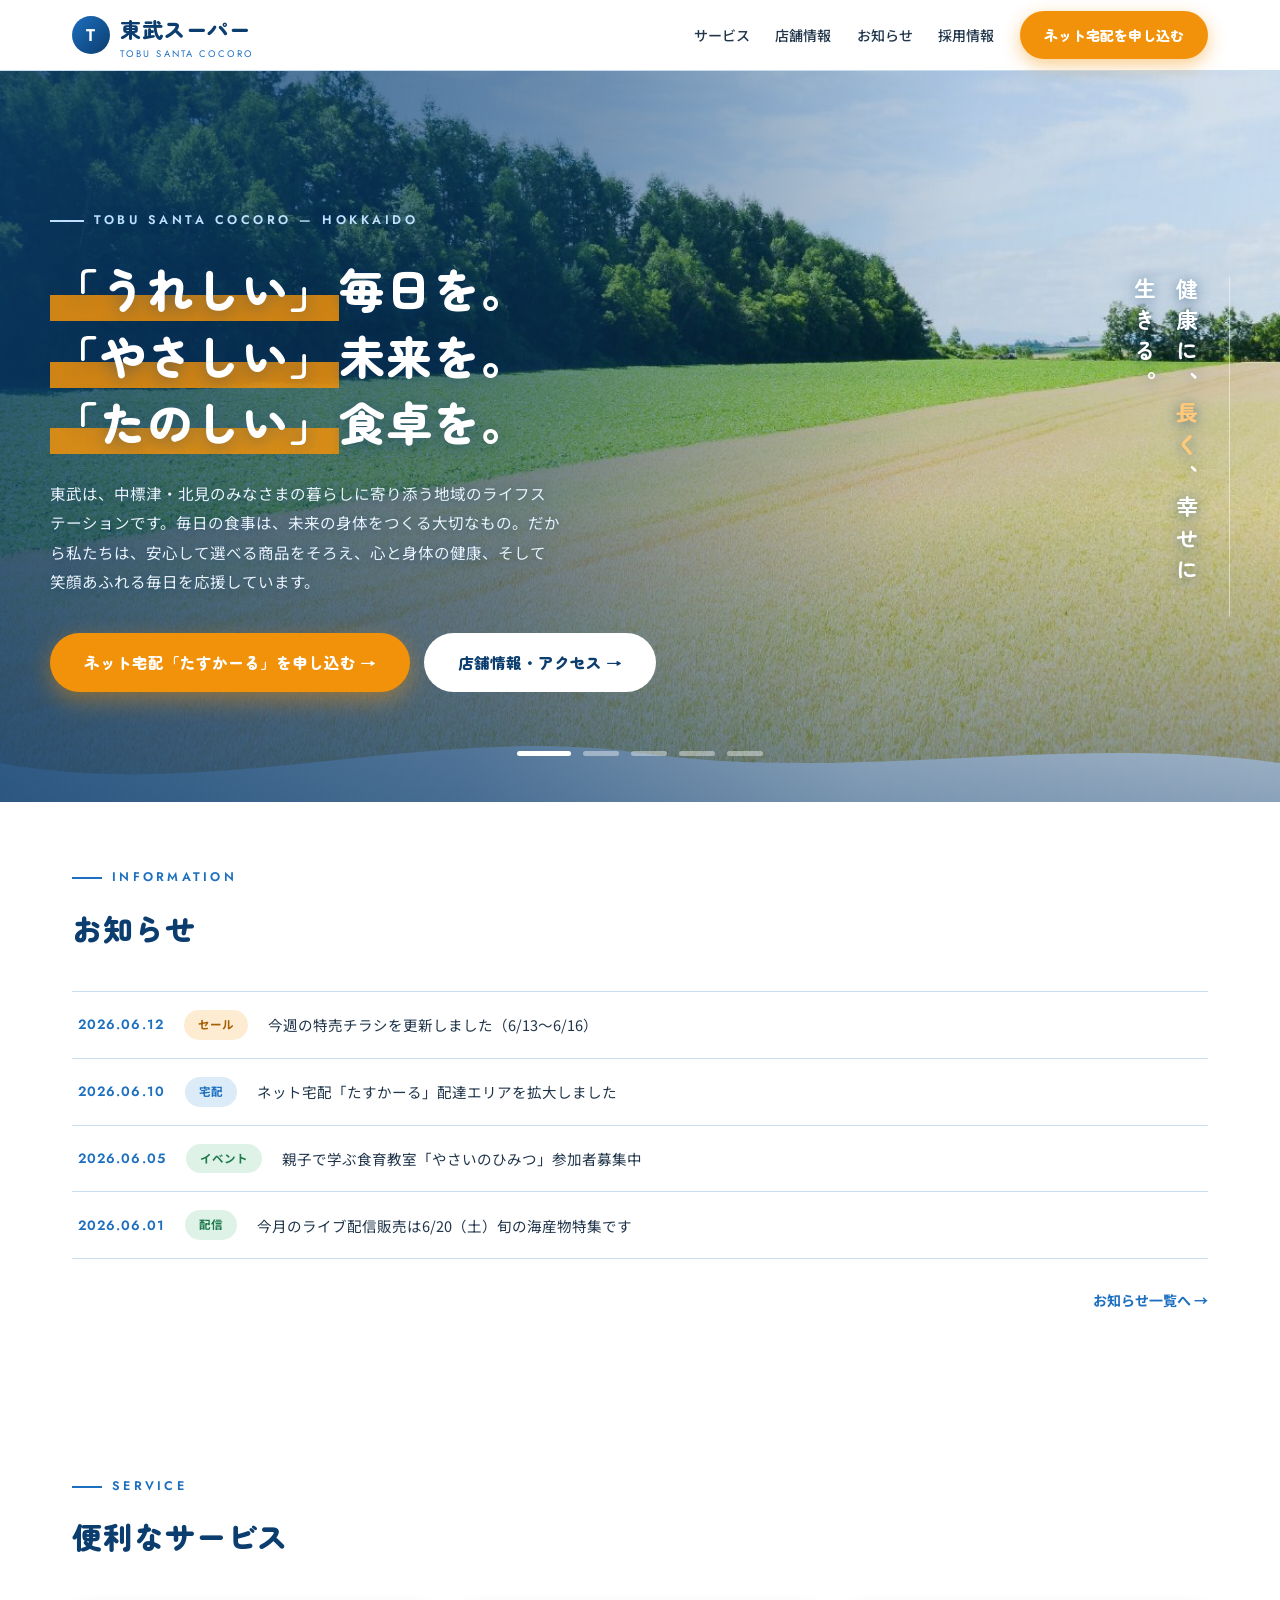
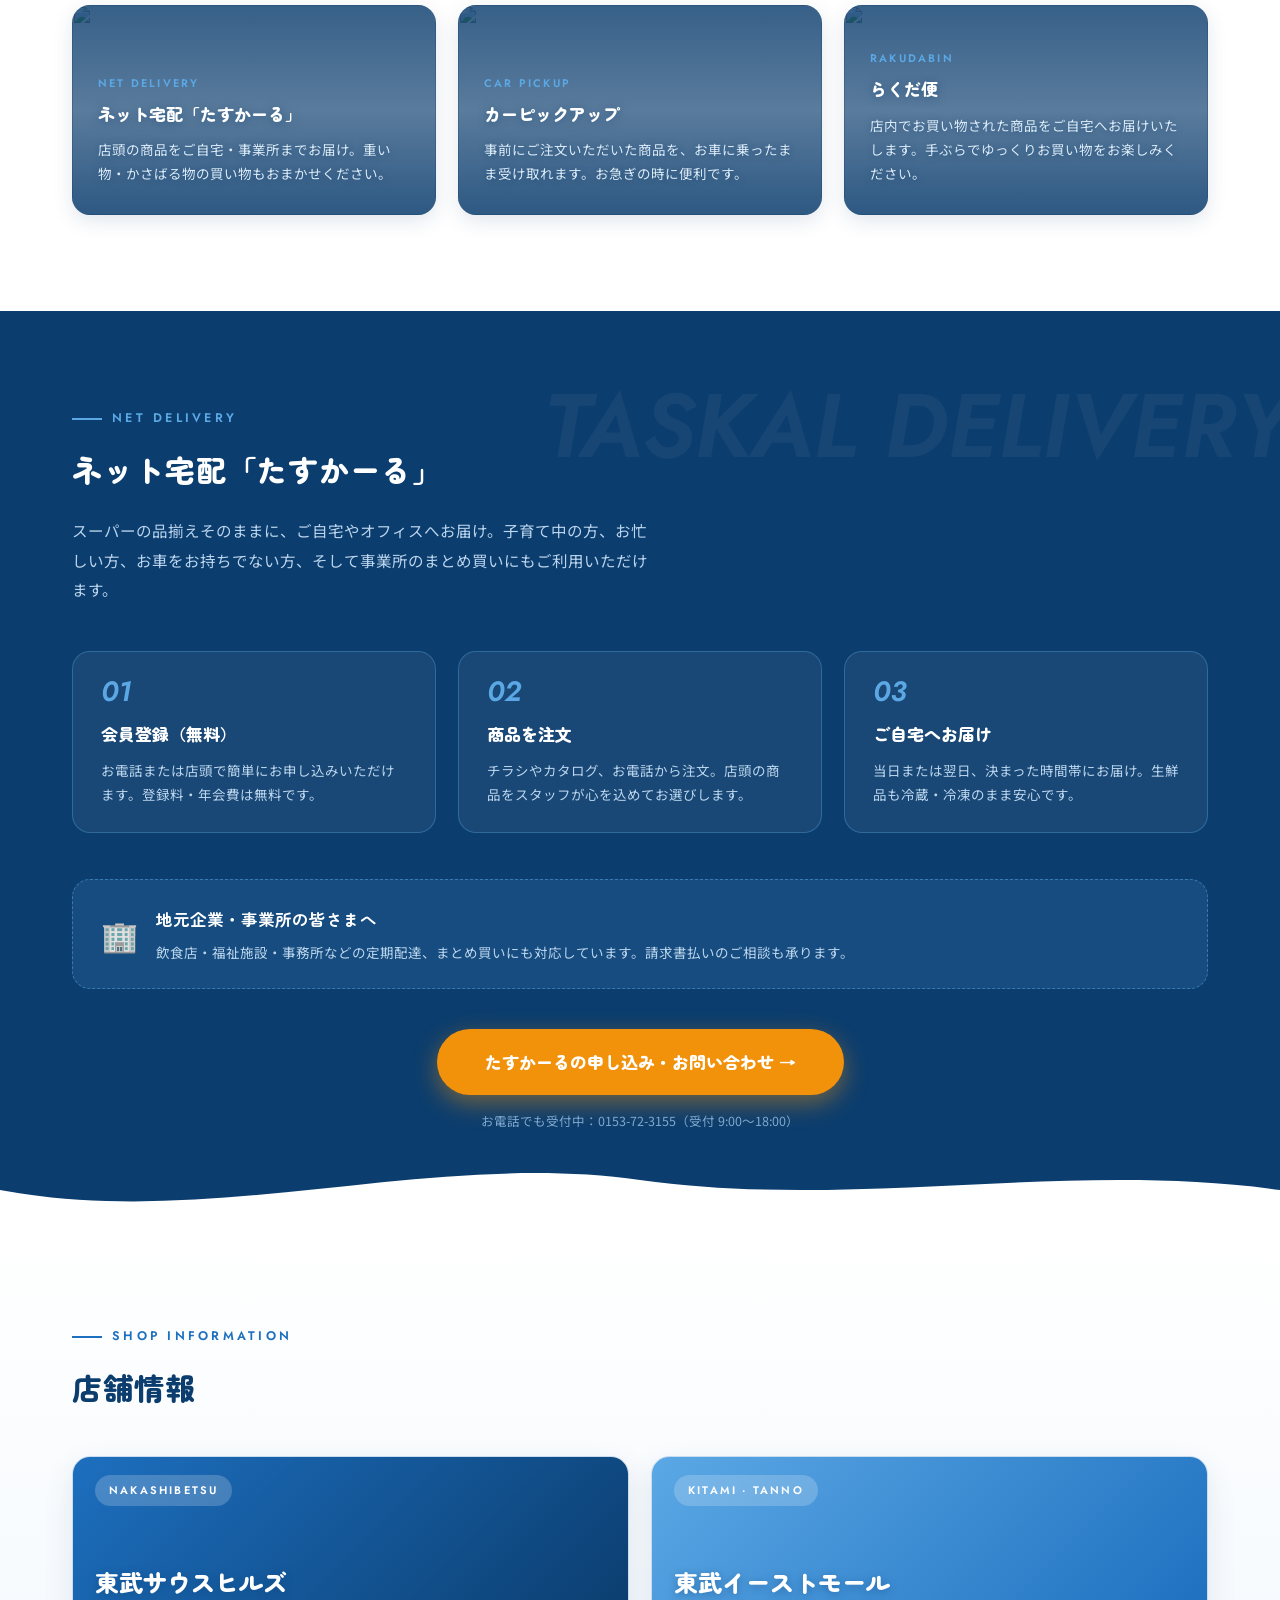
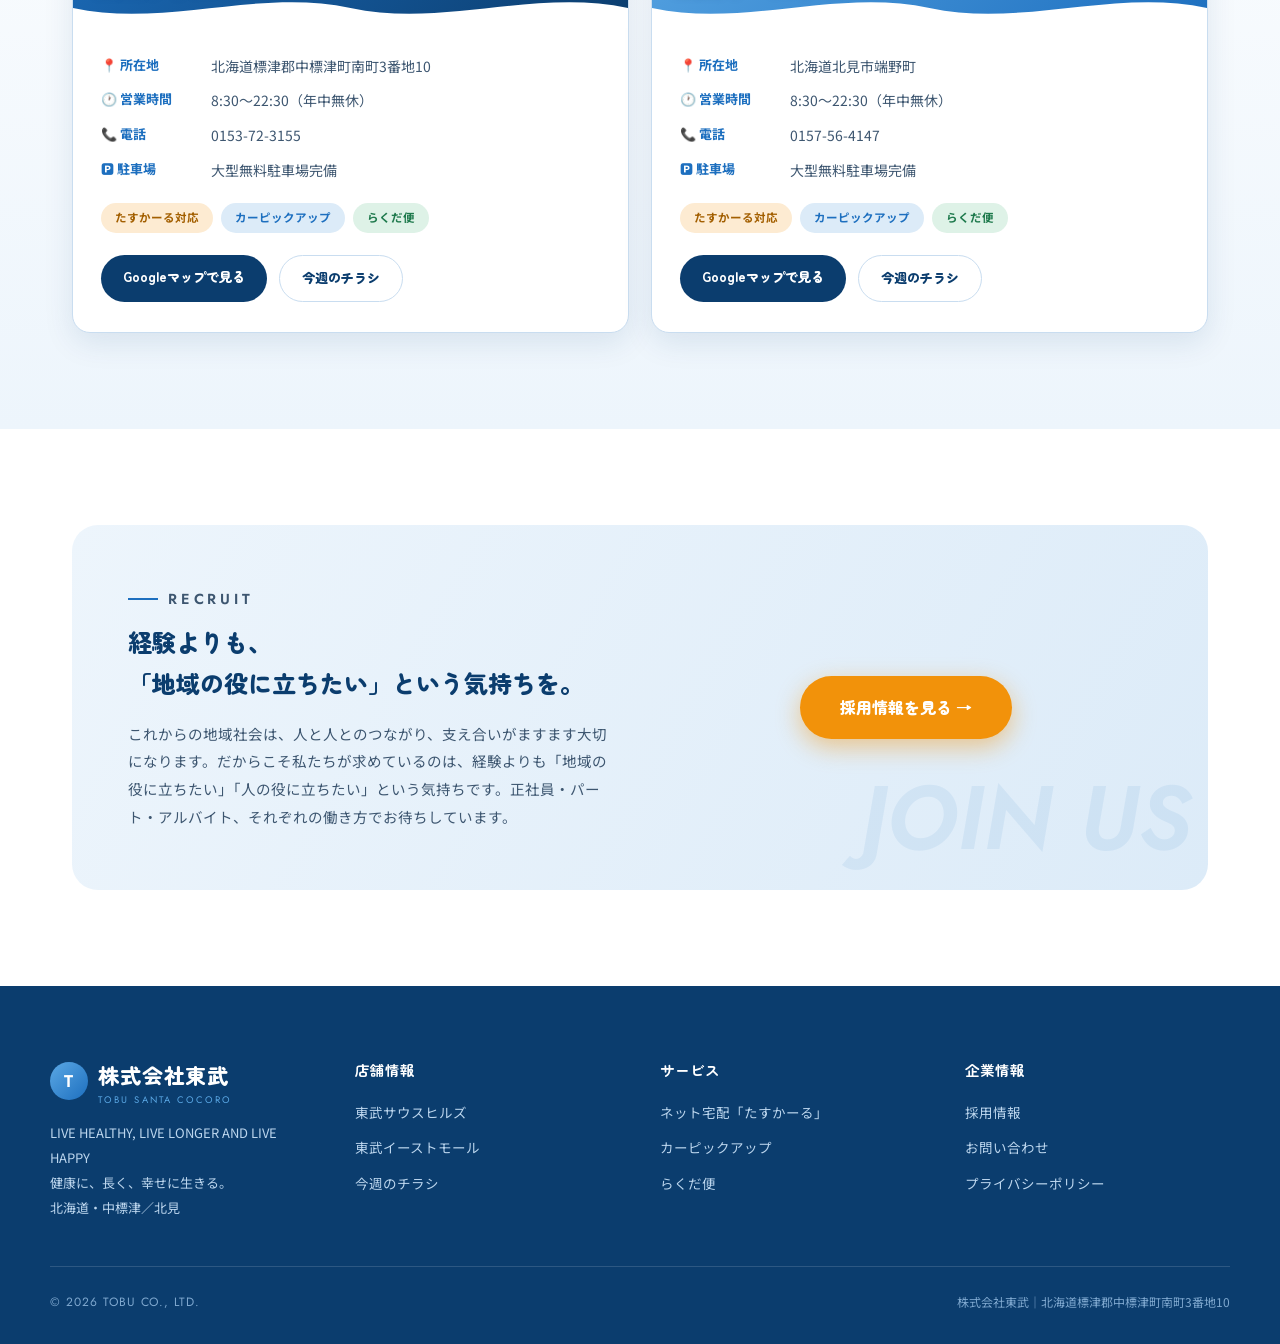
==== commit 710496f8: "Add files via upload" ====
--- a/Tobu1/index.html
+++ b/Tobu1/index.html
@@ -144,10 +144,9 @@
 
 <header>
   <div class="wrap">
-    <a href="index.html" class="logo"><span class="mark">T</span><span>東武スーパー<small>TOBU SUPER MARKET</small></span></a>
+    <a href="index.html" class="logo"><span class="mark">T</span><span>東武スーパー<small>TOBU SANTA COCORO</small></span></a>
     <nav>
       <div id="nav-links">
-        <a href="#about">私たちについて</a>
         <a href="#service">サービス</a>
         <a href="#stores">店舗情報</a>
         <a href="#news">お知らせ</a>
@@ -167,9 +166,9 @@
   <div class="scrim" aria-hidden="true"></div>
   <div id="hero-grid">
     <div>
-      <p class="eyebrow-white">TOBU SUPER MARKET — HOKKAIDO</p>
-      <h1>毎日の食卓から、<br>この街の<em>「健康」と「笑顔」</em>を<br>支えていく。</h1>
-      <p class="lead">東武スーパーは、北海道・中標津と北見の地域とともに歩むスーパーマーケットです。お店での買い物も、ご自宅へのお届けも。暮らしに寄り添う「地域のライフステーション」を目指しています。</p>
+      <p class="eyebrow-white">TOBU SANTA COCORO — HOKKAIDO</p>
+      <h1><em>「うれしい」</em>毎日を。<br><em>「やさしい」</em>未来を。<br><em>「たのしい」</em>食卓を。</h1>
+      <p class="lead">東武は、中標津・北見のみなさまの暮らしに寄り添う地域のライフステーションです。毎日の食事は、未来の身体をつくる大切なもの。だから私たちは、安心して選べる商品をそろえ、心と身体の健康、そして笑顔あふれる毎日を応援しています。</p>
       <div style="display:flex;flex-wrap:wrap;gap:14px;margin-top:36px">
         <a href="#taskal" class="btn btn-sun" style="font-size:15.5px;padding:15px 34px">ネット宅配「たすかーる」を申し込む →</a>
         <a href="#stores" class="btn btn-white" style="font-size:15.5px;padding:15px 34px">店舗情報・アクセス →</a>
@@ -195,25 +194,14 @@
   </div>
 </section>
 
-<section id="about" style="padding:96px 22px;background:linear-gradient(180deg,var(--ice) 0%,#fff 100%)">
-  <div class="wrap">
-    <p class="eyebrow">ABOUT US</p>
-    <h2 class="section-title">地域のライフステーションとして</h2>
-    <div id="about-grid">
-      <div>
-        <h3>お店は「物を売る場所」ではなく、<br>暮らしを支える場所。</h3>
-        <p>私たちは、北海道・中標津や北見といった地域の皆さまと共に歩んできました。東武の店舗は、単なる買い物の場ではありません。お客様一人ひとりの生活や健康、そして笑顔を支える「地域のライフステーション」でありたいと願っています。</p>
-        <p>ネット宅配、カーピックアップ、ライブ配信での販売、食育活動——地域のニーズに合わせて、柔軟に新しい挑戦を続けています。</p>
-        <div class="quote-box">
-          <p>LIVE HEALTHY, LIVE LONGER AND LIVE HAPPY</p>
-          <p class="sub">健康に、長く、幸せに生きる。——それが私たちの合言葉です。</p>
-        </div>
-      </div>
-      <div class="pillars">
-        <div class="pillar"><img src="https://images.pexels.com/photos/17302468/pexels-photo-17302468.jpeg?auto=compress&cs=tinysrgb&w=640" alt="" loading="lazy"><div class="tint"></div><div class="body"><strong>地域とともに</strong><span>中標津・北見に根ざし、地元の生産者やお客様とのつながりを大切にしています。</span></div></div>
-        <div class="pillar"><img src="https://images.pexels.com/photos/33975355/pexels-photo-33975355.jpeg?auto=compress&cs=tinysrgb&w=640" alt="" loading="lazy"><div class="tint"></div><div class="body"><strong>健康な食卓を</strong><span>新鮮な食材と食育活動を通じて、毎日の「おいしくて健康」な食卓をお手伝いします。</span></div></div>
-        <div class="pillar"><img src="https://images.pexels.com/photos/28907758/pexels-photo-28907758.jpeg?auto=compress&cs=tinysrgb&w=640" alt="" loading="lazy"><div class="tint"></div><div class="body"><strong>変化に挑戦</strong><span>宅配・配信販売など新しいサービスに積極的に取り組み、暮らしの変化に応えます。</span></div></div>
-      </div>
+<section id="service" style="padding:96px 22px;background:#fff">
+  <div class="wrap">
+    <p class="eyebrow">SERVICE</p>
+    <h2 class="section-title">便利なサービス</h2>
+    <div class="grid" style="grid-template-columns:repeat(auto-fit,minmax(230px,1fr))">
+      <div class="card-photo service"><img src="https://images.pexels.com/photos/7843999/pexels-photo-7843999.jpeg?auto=compress&cs=tinysrgb&w=560" alt="" loading="lazy"><div class="tint"></div><div class="body"><div class="en">NET DELIVERY</div><h3>ネット宅配「たすかーる」</h3><p>店頭の商品をご自宅・事業所までお届け。重い物・かさばる物の買い物もおまかせください。</p></div></div>
+      <div class="card-photo service"><img src="https://images.pexels.com/photos/4506207/pexels-photo-4506207.jpeg?auto=compress&cs=tinysrgb&w=560" alt="" loading="lazy"><div class="tint"></div><div class="body"><div class="en">CAR PICKUP</div><h3>カーピックアップ</h3><p>事前にご注文いただいた商品を、お車に乗ったまま受け取れます。お急ぎの時に便利です。</p></div></div>
+      <div class="card-photo service"><img src="https://images.pexels.com/photos/7843999/pexels-photo-7843999.jpeg?auto=compress&cs=tinysrgb&w=560" alt="" loading="lazy"><div class="tint"></div><div class="body"><div class="en">RAKUDABIN</div><h3>らくだ便</h3><p>店内でお買い物された商品をご自宅へお届けいたします。手ぶらでゆっくりお買い物をお楽しみください。</p></div></div>
     </div>
   </div>
 </section>
@@ -235,23 +223,10 @@
     </div>
     <div style="text-align:center">
       <a href="#contact" class="btn btn-sun" style="font-size:17px;padding:17px 48px">たすかーるの申し込み・お問い合わせ →</a>
-      <p style="font-size:12.5px;color:#7FA8CF;margin:14px 0 0">お電話でも受付中：0153-XX-XXXX（受付 9:00〜18:00）</p>
+      <p style="font-size:12.5px;color:#7FA8CF;margin:14px 0 0">お電話でも受付中：0153-72-3155（受付 9:00〜18:00）</p>
     </div>
   </div>
   <div class="wave"><svg viewBox="0 0 1440 90" preserveAspectRatio="none" style="display:block;width:100%;height:90px"><path d="M0,50 C240,90 480,10 720,40 C960,70 1200,20 1440,50 L1440,90 L0,90 Z" fill="#ffffff"/></svg></div>
-</section>
-
-<section id="service" style="padding:96px 22px;background:#fff">
-  <div class="wrap">
-    <p class="eyebrow">SERVICE</p>
-    <h2 class="section-title">便利なサービス</h2>
-    <div class="grid" style="grid-template-columns:repeat(auto-fit,minmax(230px,1fr))">
-      <div class="card-photo service"><img src="https://images.pexels.com/photos/7843999/pexels-photo-7843999.jpeg?auto=compress&cs=tinysrgb&w=560" alt="" loading="lazy"><div class="tint"></div><div class="body"><div class="en">NET DELIVERY</div><h3>ネット宅配「たすかーる」</h3><p>店頭の商品をご自宅・事業所までお届け。重い物・かさばる物の買い物もおまかせください。</p></div></div>
-      <div class="card-photo service"><img src="https://images.pexels.com/photos/4506207/pexels-photo-4506207.jpeg?auto=compress&cs=tinysrgb&w=560" alt="" loading="lazy"><div class="tint"></div><div class="body"><div class="en">CAR PICKUP</div><h3>カーピックアップ</h3><p>事前にご注文いただいた商品を、お車に乗ったまま受け取れます。お急ぎの時に便利です。</p></div></div>
-      <div class="card-photo service"><img src="https://images.pexels.com/photos/27926903/pexels-photo-27926903.jpeg?auto=compress&cs=tinysrgb&w=560" alt="" loading="lazy"><div class="tint"></div><div class="body"><div class="en">LIVE SHOPPING</div><h3>ライブ配信販売</h3><p>旬のおすすめ商品をライブ配信でご紹介。画面越しでも、対面のような買い物体験を。</p></div></div>
-      <div class="card-photo service"><img src="https://images.pexels.com/photos/37321079/pexels-photo-37321079.jpeg?auto=compress&cs=tinysrgb&w=560" alt="" loading="lazy"><div class="tint"></div><div class="body"><div class="en">FOOD EDUCATION</div><h3>食育活動</h3><p>親子向けの食育教室や店内ツアーを開催。地域の「食」の学びの場をつくっています。</p></div></div>
-    </div>
-  </div>
 </section>
 
 <section id="stores" style="padding:96px 22px;background:linear-gradient(180deg,#fff 0%,var(--ice) 100%)">
@@ -266,20 +241,20 @@
           <div class="wave" style="bottom:-1px"><svg viewBox="0 0 1200 60" preserveAspectRatio="none" style="display:block;width:100%;height:40px"><path d="M0,30 C200,60 400,0 600,30 C800,60 1000,0 1200,30 L1200,60 L0,60 Z" fill="#ffffff"/></svg></div>
         </div>
         <div class="body">
-          <dl><dt>📍 所在地</dt><dd>北海道標津郡中標津町南町（サウスヒルズ内）</dd><dt>🕐 営業時間</dt><dd>9:00〜21:00（年中無休）</dd><dt>📞 電話</dt><dd>0153-XX-XXXX</dd><dt>🅿️ 駐車場</dt><dd>大型無料駐車場完備</dd></dl>
-          <div class="badges"><span class="badge" style="background:#FDEBD2;color:#A35F00">たすかーる対応</span><span class="badge" style="background:var(--ice-deep);color:var(--blue)">カーピックアップ</span><span class="badge" style="background:#DEF2E7;color:#1F7A4D">食育イベント開催</span></div>
+          <dl><dt>📍 所在地</dt><dd>北海道標津郡中標津町南町3番地10</dd><dt>🕐 営業時間</dt><dd>8:30〜22:30（年中無休）</dd><dt>📞 電話</dt><dd>0153-72-3155</dd><dt>🅿️ 駐車場</dt><dd>大型無料駐車場完備</dd></dl>
+          <div class="badges"><span class="badge" style="background:#FDEBD2;color:#A35F00">たすかーる対応</span><span class="badge" style="background:var(--ice-deep);color:var(--blue)">カーピックアップ</span><span class="badge" style="background:#DEF2E7;color:#1F7A4D">らくだ便</span></div>
           <div class="store-actions"><a href="#" class="navy">Googleマップで見る</a><a href="#" class="outline">今週のチラシ</a></div>
         </div>
       </article>
       <article class="store">
         <div class="head" style="background:linear-gradient(135deg,var(--sky) 0%,var(--blue) 100%)">
           <span class="area">KITAMI · TANNO</span>
-          <h3>東武端野店</h3>
+          <h3>東武イーストモール</h3>
           <div class="wave" style="bottom:-1px"><svg viewBox="0 0 1200 60" preserveAspectRatio="none" style="display:block;width:100%;height:40px"><path d="M0,30 C200,60 400,0 600,30 C800,60 1000,0 1200,30 L1200,60 L0,60 Z" fill="#ffffff"/></svg></div>
         </div>
         <div class="body">
-          <dl><dt>📍 所在地</dt><dd>北海道北見市端野町</dd><dt>🕐 営業時間</dt><dd>9:00〜21:00（年中無休）</dd><dt>📞 電話</dt><dd>0157-XX-XXXX</dd><dt>🅿️ 駐車場</dt><dd>無料駐車場完備</dd></dl>
-          <div class="badges"><span class="badge" style="background:#FDEBD2;color:#A35F00">たすかーる対応</span><span class="badge" style="background:var(--ice-deep);color:var(--blue)">カーピックアップ</span><span class="badge" style="background:#DEF2E7;color:#1F7A4D">地場野菜コーナー</span></div>
+          <dl><dt>📍 所在地</dt><dd>北海道北見市端野町</dd><dt>🕐 営業時間</dt><dd>8:30〜22:30（年中無休）</dd><dt>📞 電話</dt><dd>0157-56-4147</dd><dt>🅿️ 駐車場</dt><dd>大型無料駐車場完備</dd></dl>
+          <div class="badges"><span class="badge" style="background:#FDEBD2;color:#A35F00">たすかーる対応</span><span class="badge" style="background:var(--ice-deep);color:var(--blue)">カーピックアップ</span><span class="badge" style="background:#DEF2E7;color:#1F7A4D">らくだ便</span></div>
           <div class="store-actions"><a href="#" class="navy">Googleマップで見る</a><a href="#" class="outline">今週のチラシ</a></div>
         </div>
       </article>
@@ -305,16 +280,16 @@
   <div class="wrap" style="padding:0">
     <div class="cols">
       <div>
-        <span class="logo" style="color:#fff;font-size:21px"><span class="mark" style="background:linear-gradient(135deg,var(--sky),var(--blue))">T</span><span>東武スーパー<small style="color:var(--sky)">TOBU SUPER MARKET</small></span></span>
+        <span class="logo" style="color:#fff;font-size:21px"><span class="mark" style="background:linear-gradient(135deg,var(--sky),var(--blue))">T</span><span>株式会社東武<small style="color:var(--sky)">TOBU SANTA COCORO</small></span></span>
         <p style="font-size:13px;margin:16px 0 0;line-height:1.9">LIVE HEALTHY, LIVE LONGER AND LIVE HAPPY<br>健康に、長く、幸せに生きる。<br>北海道・中標津／北見</p>
       </div>
-      <div><h5>店舗情報</h5><div class="col-links"><a href="#stores">東武サウスヒルズ</a><a href="#stores">東武端野店</a><a href="#news">今週のチラシ</a></div></div>
-      <div><h5>サービス</h5><div class="col-links"><a href="#taskal">ネット宅配「たすかーる」</a><a href="#service">カーピックアップ</a><a href="#service">ライブ配信販売</a><a href="#service">食育活動</a></div></div>
-      <div><h5>企業情報</h5><div class="col-links"><a href="#about">私たちについて</a><a href="recruit.html">採用情報</a><a href="#contact">お問い合わせ</a><a href="#">プライバシーポリシー</a></div></div>
+      <div><h5>店舗情報</h5><div class="col-links"><a href="#stores">東武サウスヒルズ</a><a href="#stores">東武イーストモール</a><a href="#news">今週のチラシ</a></div></div>
+      <div><h5>サービス</h5><div class="col-links"><a href="#taskal">ネット宅配「たすかーる」</a><a href="#service">カーピックアップ</a><a href="#service">らくだ便</a></div></div>
+      <div><h5>企業情報</h5><div class="col-links"><a href="recruit.html">採用情報</a><a href="#contact">お問い合わせ</a><a href="#">プライバシーポリシー</a></div></div>
     </div>
     <div class="bottom">
-      <p style="margin:0;font-family:var(--font-en);letter-spacing:.08em">© 2026 TOBU SUPER MARKET</p>
-      <p style="margin:0">このサイトはサンプルです。電話番号・住所はダミー表記です。</p>
+      <p style="margin:0;font-family:var(--font-en);letter-spacing:.08em">© 2026 TOBU CO., LTD.</p>
+      <p style="margin:0">株式会社東武｜北海道標津郡中標津町南町3番地10</p>
     </div>
   </div>
 </footer>
